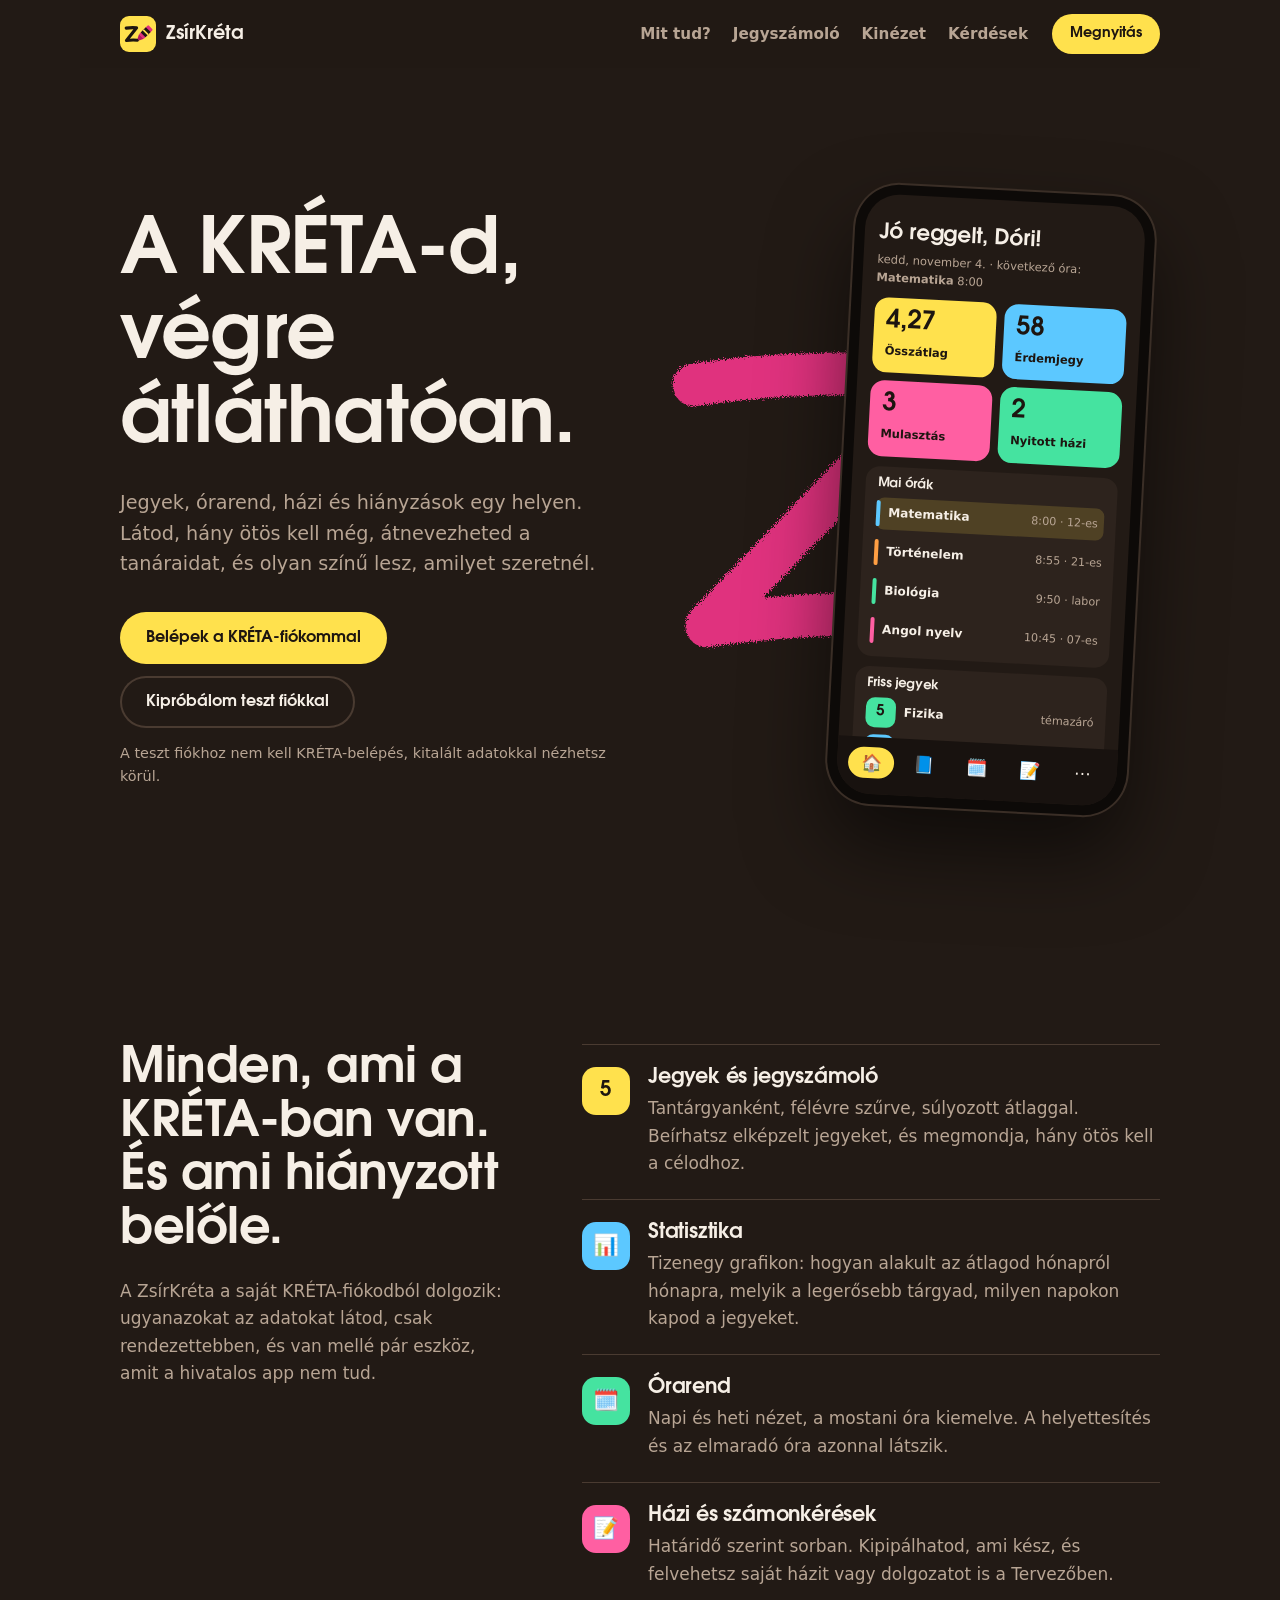
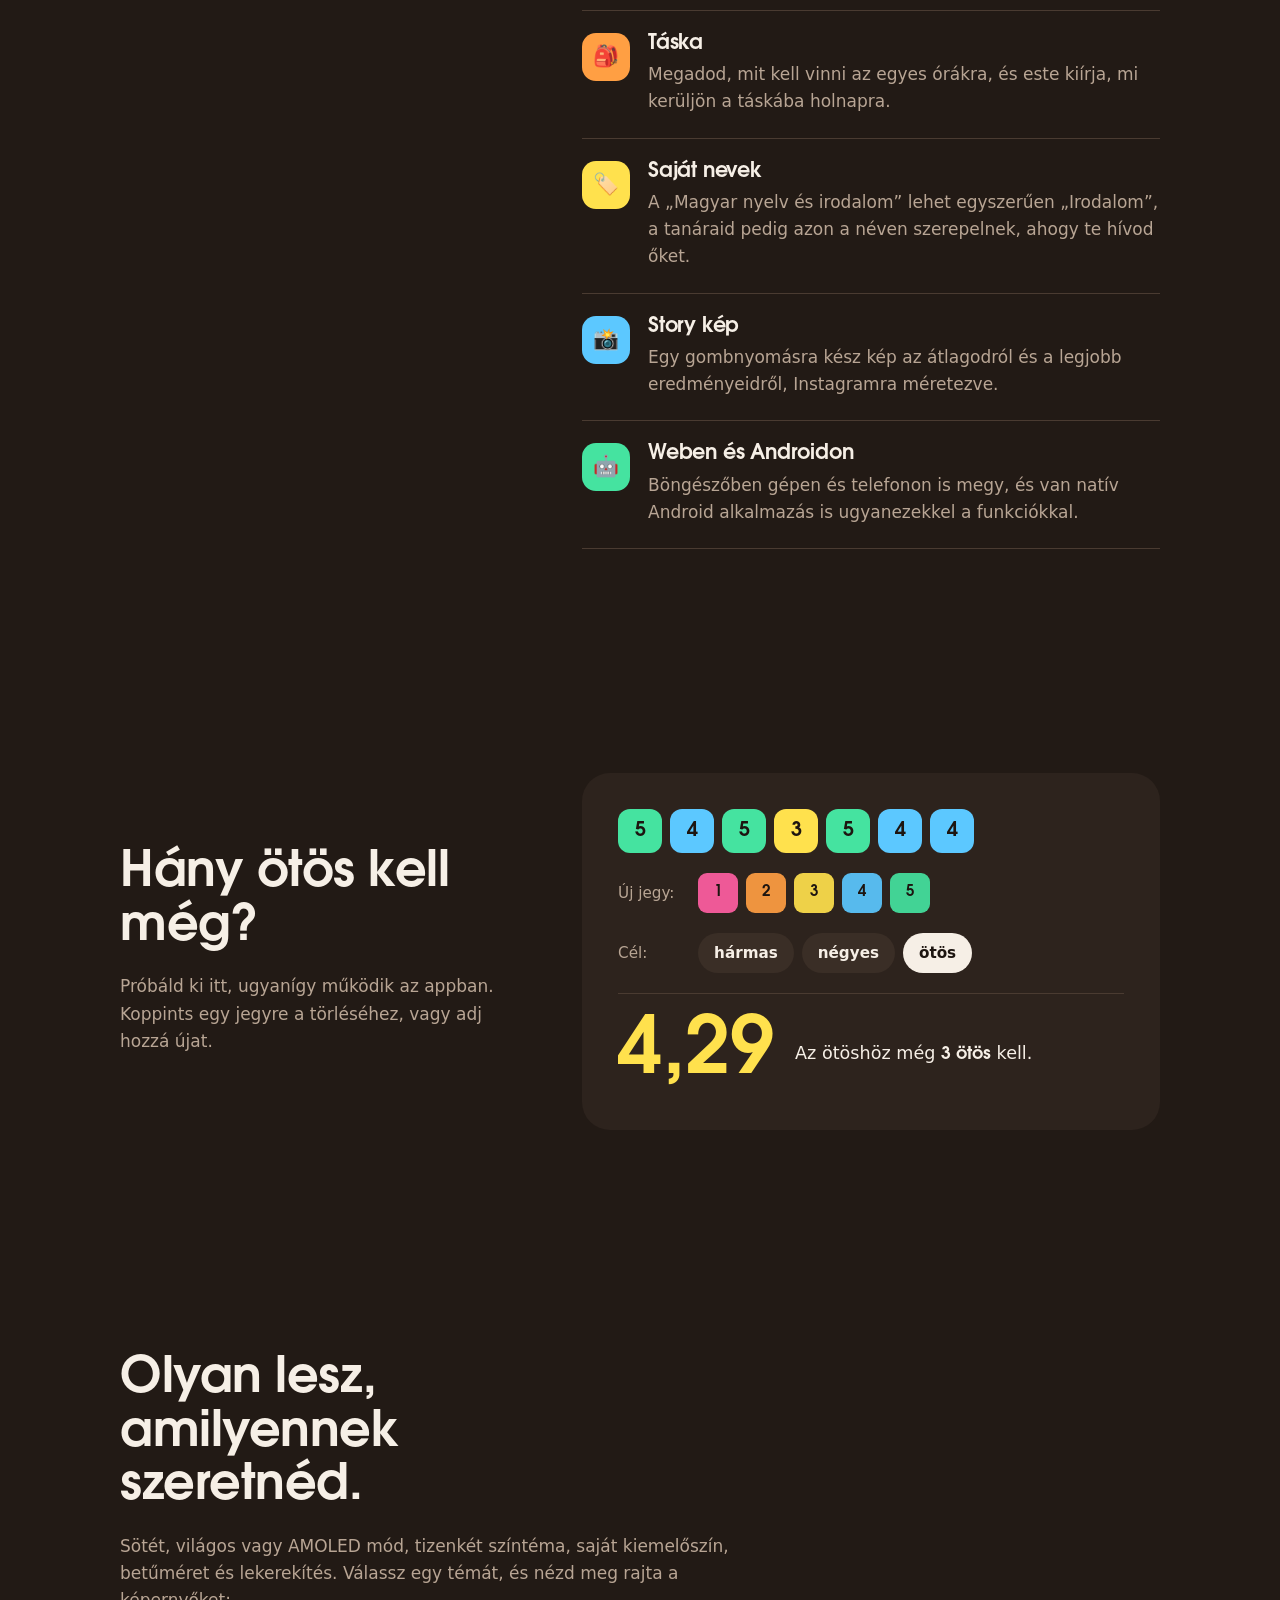
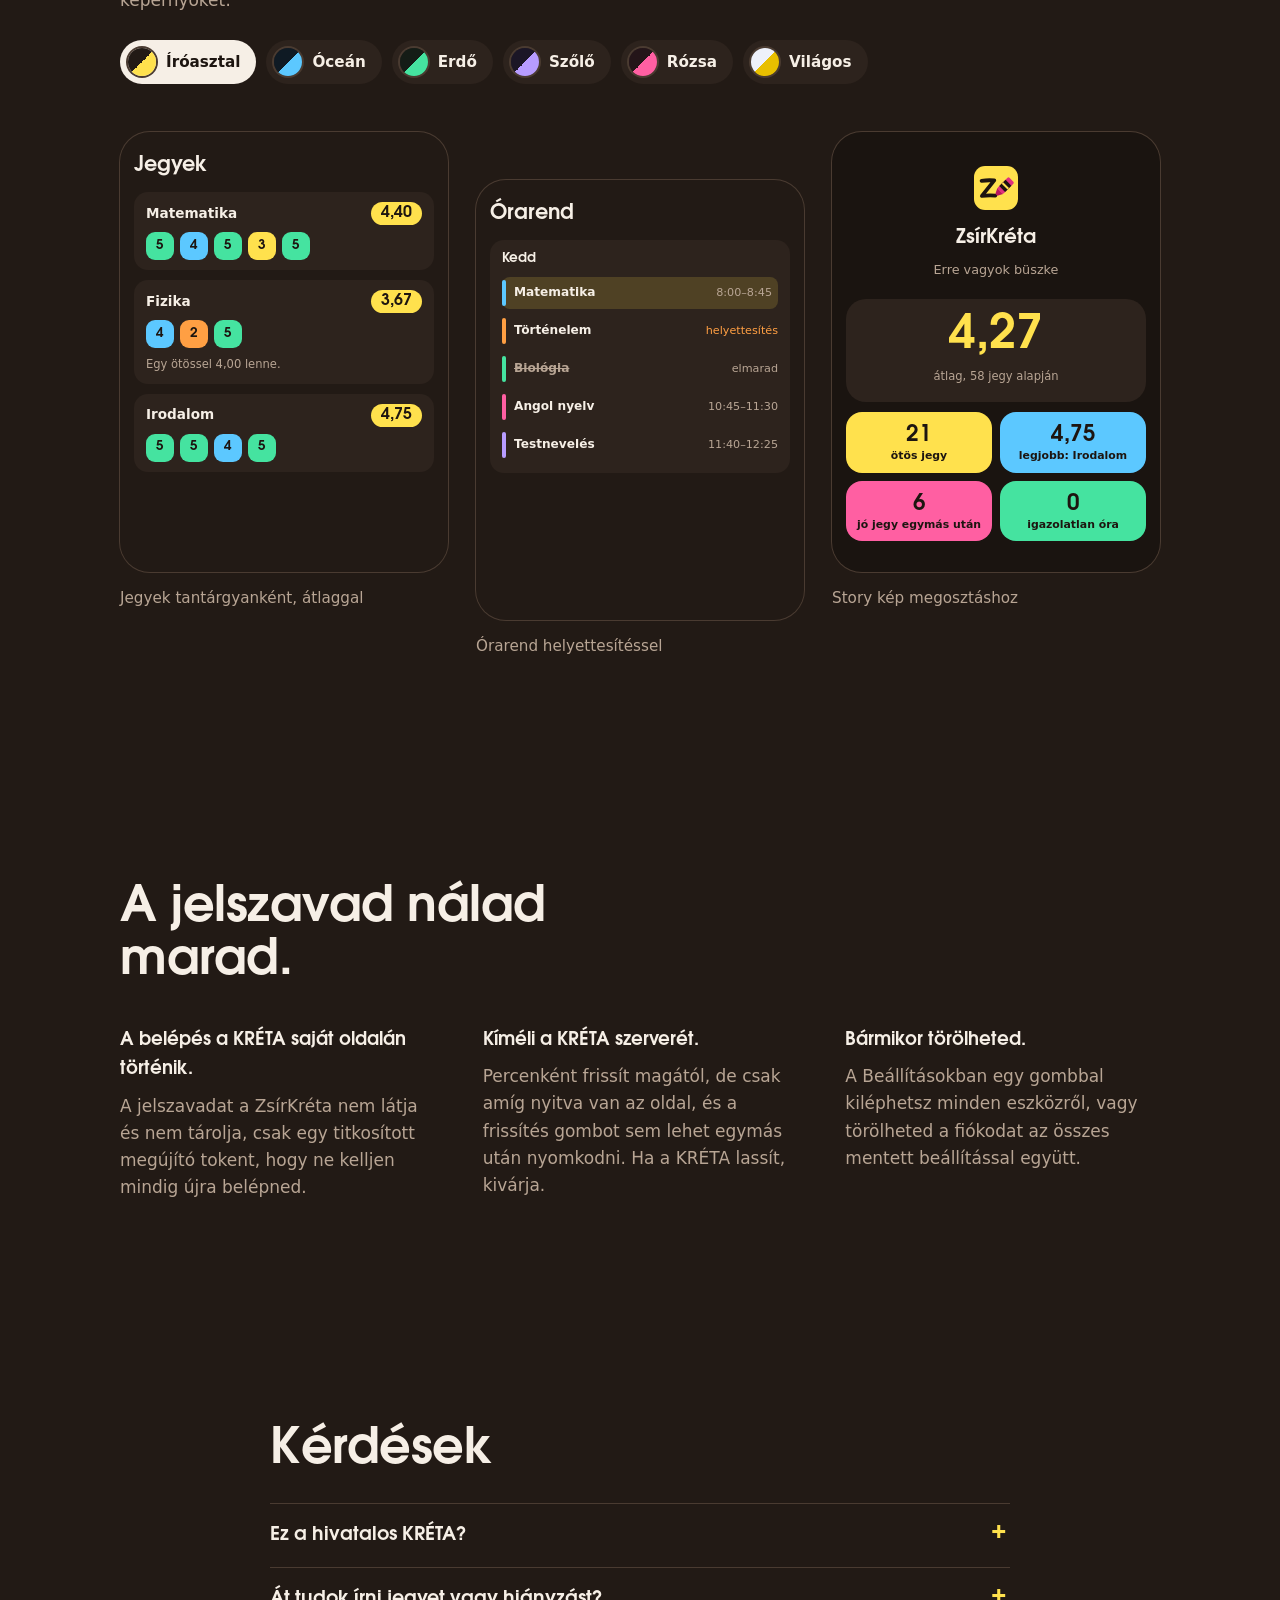
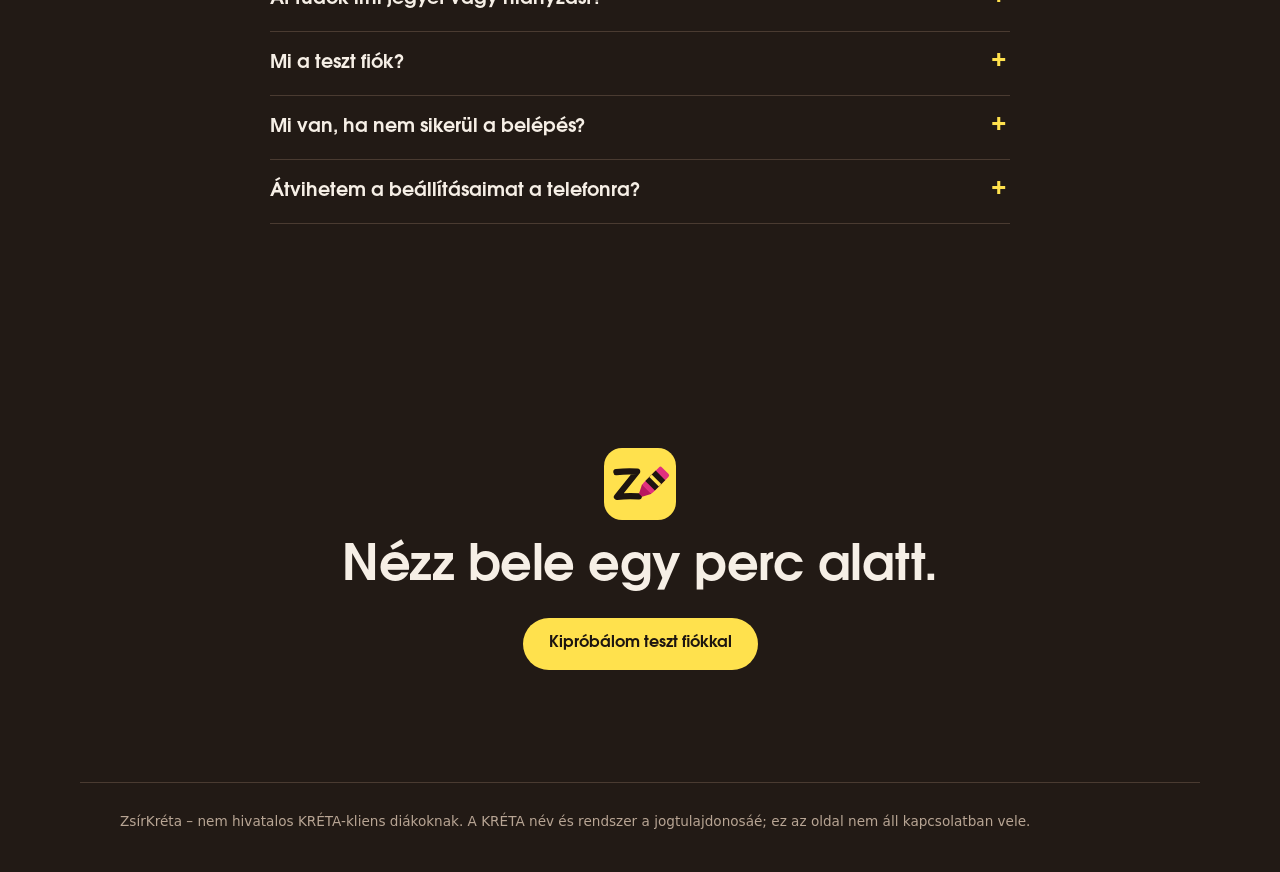
==== landerpage/index.html @ 15ad6843 "landerpage added" ====
<!doctype html>
<html lang="hu">
<head>
  <meta charset="utf-8">
  <meta name="viewport" content="width=device-width, initial-scale=1, viewport-fit=cover">
  <meta name="theme-color" content="#221a15">
  <title>ZsírKréta – a KRÉTA-d, átláthatóan</title>
  <meta name="description" content="ZsírKréta: jegyek, órarend, házi és statisztikák egy helyen, a saját neveiddel és színeiddel. Nem hivatalos KRÉTA-kliens diákoknak, weben és Androidon.">
  <link rel="icon" href="img/logo.svg" type="image/svg+xml">
  <link rel="stylesheet" href="style.css">
</head>
<body>
  <!-- a data-app linkek címét a script.js elején lévő APP_URL adja -->
  <header class="top">
    <a class="brand" href="#"><img src="img/logo.svg" alt="" width="36" height="36">ZsírKréta</a>
    <nav class="top-nav" aria-label="Oldal">
      <a href="#tud">Mit tud?</a>
      <a href="#szamolo">Jegyszámoló</a>
      <a href="#kinezet">Kinézet</a>
      <a href="#gyik">Kérdések</a>
    </nav>
    <a class="btn small" href="/" data-app>Megnyitás</a>
  </header>

  <main>
    <!-- ---------- hős ---------- -->
    <section class="hero">
      <div class="hero-text">
        <h1>A KRÉTA-d, végre átláthatóan.</h1>
        <p class="lead">Jegyek, órarend, házi és hiányzások egy helyen. Látod, hány ötös kell még, átnevezheted a tanáraidat, és olyan színű lesz, amilyet szeretnél.</p>
        <div class="cta">
          <a class="btn" href="/" data-app>Belépek a KRÉTA-fiókommal</a>
          <a class="btn ghost" href="/" data-app>Kipróbálom teszt fiókkal</a>
        </div>
        <p class="fine">A teszt fiókhoz nem kell KRÉTA-belépés, kitalált adatokkal nézhetsz körül.</p>
      </div>

      <div class="hero-stage" aria-hidden="true">
        <svg class="scribble" viewBox="0 0 400 400">
          <defs>
            <filter id="wax" x="-10%" y="-10%" width="120%" height="120%">
              <feTurbulence type="fractalNoise" baseFrequency=".9" numOctaves="2" seed="4"/>
              <feDisplacementMap in="SourceGraphic" scale="7"/>
            </filter>
          </defs>
          <path class="z" d="M58 92c62-10 150-14 236-6L70 318c80-12 172-14 266-6" filter="url(#wax)"/>
        </svg>

        <div class="phone">
          <div class="screen m">
            <div class="m-hello">Jó reggelt, Dóri!</div>
            <div class="m-sub">kedd, november 4. · következő óra: <b>Matematika</b> 8:00</div>
            <div class="m-kpis">
              <div class="m-kpi y"><b>4,27</b><span>Összátlag</span></div>
              <div class="m-kpi s"><b>58</b><span>Érdemjegy</span></div>
              <div class="m-kpi p"><b>3</b><span>Mulasztás</span></div>
              <div class="m-kpi g"><b>2</b><span>Nyitott házi</span></div>
            </div>
            <div class="m-card">
              <h4>Mai órák</h4>
              <div class="m-les now"><i style="--c:#5cc8ff"></i><b>Matematika</b><span>8:00 · 12-es</span></div>
              <div class="m-les"><i style="--c:#ff9f43"></i><b>Történelem</b><span>8:55 · 21-es</span></div>
              <div class="m-les"><i style="--c:#45e3a0"></i><b>Biológia</b><span>9:50 · labor</span></div>
              <div class="m-les"><i style="--c:#ff5fa2"></i><b>Angol nyelv</b><span>10:45 · 07-es</span></div>
            </div>
            <div class="m-card">
              <h4>Friss jegyek</h4>
              <div class="m-gr"><span class="gr g5">5</span><b>Fizika</b><span>témazáró</span></div>
              <div class="m-gr"><span class="gr g4">4</span><b>Irodalom</b><span>felelet</span></div>
            </div>
            <div class="m-tabbar"><span class="on">🏠</span><span>📘</span><span>🗓️</span><span>📝</span><span>⋯</span></div>
          </div>
        </div>
      </div>
    </section>

    <!-- ---------- funkciók ---------- -->
    <section class="features" id="tud">
      <div class="features-head">
        <h2>Minden, ami a KRÉTA-ban van. És ami hiányzott belőle.</h2>
        <p>A ZsírKréta a saját KRÉTA-fiókodból dolgozik: ugyanazokat az adatokat látod, csak rendezettebben, és van mellé pár eszköz, amit a hivatalos app nem tud.</p>
      </div>
      <ul class="flist">
        <li><span class="dot y">5</span><div><h3>Jegyek és jegyszámoló</h3><p>Tantárgyanként, félévre szűrve, súlyozott átlaggal. Beírhatsz elképzelt jegyeket, és megmondja, hány ötös kell a célodhoz.</p></div></li>
        <li><span class="dot s">📊</span><div><h3>Statisztika</h3><p>Tizenegy grafikon: hogyan alakult az átlagod hónapról hónapra, melyik a legerősebb tárgyad, milyen napokon kapod a jegyeket.</p></div></li>
        <li><span class="dot g">🗓️</span><div><h3>Órarend</h3><p>Napi és heti nézet, a mostani óra kiemelve. A helyettesítés és az elmaradó óra azonnal látszik.</p></div></li>
        <li><span class="dot p">📝</span><div><h3>Házi és számonkérések</h3><p>Határidő szerint sorban. Kipipálhatod, ami kész, és felvehetsz saját házit vagy dolgozatot is a Tervezőben.</p></div></li>
        <li><span class="dot o">🎒</span><div><h3>Táska</h3><p>Megadod, mit kell vinni az egyes órákra, és este kiírja, mi kerüljön a táskába holnapra.</p></div></li>
        <li><span class="dot y">🏷️</span><div><h3>Saját nevek</h3><p>A „Magyar nyelv és irodalom” lehet egyszerűen „Irodalom”, a tanáraid pedig azon a néven szerepelnek, ahogy te hívod őket.</p></div></li>
        <li><span class="dot s">📸</span><div><h3>Story kép</h3><p>Egy gombnyomásra kész kép az átlagodról és a legjobb eredményeidről, Instagramra méretezve.</p></div></li>
        <li><span class="dot g">🤖</span><div><h3>Weben és Androidon</h3><p>Böngészőben gépen és telefonon is megy, és van natív Android alkalmazás is ugyanezekkel a funkciókkal.</p></div></li>
      </ul>
    </section>

    <!-- ---------- jegyszámoló ---------- -->
    <section class="calc" id="szamolo">
      <div class="calc-text">
        <h2>Hány ötös kell még?</h2>
        <p>Próbáld ki itt, ugyanígy működik az appban. Koppints egy jegyre a törléséhez, vagy adj hozzá újat.</p>
      </div>
      <div class="calc-box">
        <div class="calc-grades" id="grades" aria-live="polite"></div>
        <div class="calc-add">
          <span>Új jegy:</span>
          <button type="button" class="gr g1" data-add="1" aria-label="Egyes hozzáadása">1</button>
          <button type="button" class="gr g2" data-add="2" aria-label="Kettes hozzáadása">2</button>
          <button type="button" class="gr g3" data-add="3" aria-label="Hármas hozzáadása">3</button>
          <button type="button" class="gr g4" data-add="4" aria-label="Négyes hozzáadása">4</button>
          <button type="button" class="gr g5" data-add="5" aria-label="Ötös hozzáadása">5</button>
        </div>
        <div class="calc-target" role="group" aria-label="Cél">
          <span>Cél:</span>
          <button type="button" data-target="2.5">hármas</button>
          <button type="button" data-target="3.5">négyes</button>
          <button type="button" data-target="4.5" class="on">ötös</button>
        </div>
        <div class="calc-out">
          <div class="calc-avg" id="avg">–</div>
          <p id="verdict"></p>
        </div>
      </div>
    </section>

    <!-- ---------- kinézet ---------- -->
    <section class="look" id="kinezet">
      <div class="look-head">
        <h2>Olyan lesz, amilyennek szeretnéd.</h2>
        <p>Sötét, világos vagy AMOLED mód, tizenkét színtéma, saját kiemelőszín, betűméret és lekerekítés. Válassz egy témát, és nézd meg rajta a képernyőket:</p>
        <div class="swatches" role="radiogroup" aria-label="Színtéma">
          <button type="button" role="radio" aria-checked="true" data-pal="desk" style="--a:#ffe14d;--b:#221a15">Íróasztal</button>
          <button type="button" role="radio" aria-checked="false" data-pal="ocean" style="--a:#5cc8ff;--b:#0f1a24">Óceán</button>
          <button type="button" role="radio" aria-checked="false" data-pal="forest" style="--a:#45e3a0;--b:#141c16">Erdő</button>
          <button type="button" role="radio" aria-checked="false" data-pal="grape" style="--a:#b79cff;--b:#1b1626">Szőlő</button>
          <button type="button" role="radio" aria-checked="false" data-pal="rose" style="--a:#ff5fa2;--b:#241519">Rózsa</button>
          <button type="button" role="radio" aria-checked="false" data-pal="light" style="--a:#e8bf00;--b:#eef1fa">Világos</button>
        </div>
      </div>

      <div class="shots" id="shots">
        <figure>
          <div class="shot m">
            <div class="m-title">Jegyek</div>
            <div class="m-card">
              <div class="m-subj"><b>Matematika</b><span class="m-avg">4,40</span></div>
              <div class="m-chips"><span class="gr g5">5</span><span class="gr g4">4</span><span class="gr g5">5</span><span class="gr g3">3</span><span class="gr g5">5</span></div>
            </div>
            <div class="m-card">
              <div class="m-subj"><b>Fizika</b><span class="m-avg">3,67</span></div>
              <div class="m-chips"><span class="gr g4">4</span><span class="gr g2">2</span><span class="gr g5">5</span></div>
              <div class="m-hint">Egy ötössel 4,00 lenne.</div>
            </div>
            <div class="m-card">
              <div class="m-subj"><b>Irodalom</b><span class="m-avg">4,75</span></div>
              <div class="m-chips"><span class="gr g5">5</span><span class="gr g5">5</span><span class="gr g4">4</span><span class="gr g5">5</span></div>
            </div>
          </div>
          <figcaption>Jegyek tantárgyanként, átlaggal</figcaption>
        </figure>
        <figure>
          <div class="shot m">
            <div class="m-title">Órarend</div>
            <div class="m-day"><h5>Kedd</h5>
              <div class="m-les now"><i style="--c:#5cc8ff"></i><b>Matematika</b><span>8:00–8:45</span></div>
              <div class="m-les sub"><i style="--c:#ff9f43"></i><b>Történelem</b><span>helyettesítés</span></div>
              <div class="m-les off"><i style="--c:#45e3a0"></i><b>Biológia</b><span>elmarad</span></div>
              <div class="m-les"><i style="--c:#ff5fa2"></i><b>Angol nyelv</b><span>10:45–11:30</span></div>
              <div class="m-les"><i style="--c:#b79cff"></i><b>Testnevelés</b><span>11:40–12:25</span></div>
            </div>
          </div>
          <figcaption>Órarend helyettesítéssel</figcaption>
        </figure>
        <figure>
          <div class="shot story">
            <img src="img/logo.svg" alt="" width="44" height="44">
            <b class="st-name">ZsírKréta</b>
            <span class="st-sub">Erre vagyok büszke</span>
            <div class="st-avg"><b>4,27</b><span>átlag, 58 jegy alapján</span></div>
            <div class="st-tiles">
              <div style="--t:#ffe14d"><b>21</b>ötös jegy</div>
              <div style="--t:#5cc8ff"><b>4,75</b>legjobb: Irodalom</div>
              <div style="--t:#ff5fa2"><b>6</b>jó jegy egymás után</div>
              <div style="--t:#45e3a0"><b>0</b>igazolatlan óra</div>
            </div>
          </div>
          <figcaption>Story kép megosztáshoz</figcaption>
        </figure>
      </div>
    </section>

    <!-- ---------- biztonság ---------- -->
    <section class="safe">
      <h2>A jelszavad nálad marad.</h2>
      <div class="safe-cols">
        <p><b>A belépés a KRÉTA saját oldalán történik.</b> A jelszavadat a ZsírKréta nem látja és nem tárolja, csak egy titkosított megújító tokent, hogy ne kelljen mindig újra belépned.</p>
        <p><b>Kíméli a KRÉTA szerverét.</b> Percenként frissít magától, de csak amíg nyitva van az oldal, és a frissítés gombot sem lehet egymás után nyomkodni. Ha a KRÉTA lassít, kivárja.</p>
        <p><b>Bármikor törölheted.</b> A Beállításokban egy gombbal kiléphetsz minden eszközről, vagy törölheted a fiókodat az összes mentett beállítással együtt.</p>
      </div>
    </section>

    <!-- ---------- GYIK ---------- -->
    <section class="faq" id="gyik">
      <h2>Kérdések</h2>
      <details>
        <summary>Ez a hivatalos KRÉTA?</summary>
        <p>Nem. A ZsírKréta egy független alkalmazás, ami a saját KRÉTA-fiókod adatait mutatja meg másképp. Nem áll kapcsolatban az eKRÉTA fejlesztőjével.</p>
      </details>
      <details>
        <summary>Át tudok írni jegyet vagy hiányzást?</summary>
        <p>Nem, és ez így van rendjén. A ZsírKréta csak olvassa az adataidat. A jegyszámolóba beírt jegyek és a „jótanuló mód” csak nálad, a kijelzőn változtatnak, a KRÉTA-ban semmi nem módosul.</p>
      </details>
      <details>
        <summary>Mi a teszt fiók?</summary>
        <p>Véletlenszerű, kitalált adatokkal teli fiók, amivel belépés nélkül körbenézhetsz az appban. Semmi köze egy valódi diákhoz.</p>
      </details>
      <details>
        <summary>Mi van, ha nem sikerül a belépés?</summary>
        <p>Az appban a belépésnek több módja van: űrlappal, a KRÉTA oldalán, vagy a cím beillesztésével. Ha egyik sem megy, a hibaüzenet „Részletek” része megmutatja, melyik lépésnél akadt el.</p>
      </details>
      <details>
        <summary>Átvihetem a beállításaimat a telefonra?</summary>
        <p>Igen. A Beállításokban kimentheted őket egy fájlba, és a webes vagy az Android változatban visszatöltheted.</p>
      </details>
    </section>

    <section class="last">
      <img src="img/logo.svg" alt="" width="72" height="72">
      <h2>Nézz bele egy perc alatt.</h2>
      <a class="btn" href="/" data-app>Kipróbálom teszt fiókkal</a>
    </section>
  </main>

  <footer class="foot">
    <p>ZsírKréta – nem hivatalos KRÉTA-kliens diákoknak. A KRÉTA név és rendszer a jogtulajdonosáé; ez az oldal nem áll kapcsolatban vele.</p>
  </footer>

  <script src="script.js"></script>
</body>
</html>
---- landerpage/style.css ----
/* ZsírKréta bemutató oldal – ugyanaz az „íróasztal” világ, mint az appban:
   sötét dió alap, szövegkiemelő színek, rajtuk mindig sötét a szöveg. */

@font-face { font-family: "URW Gothic"; src: url("fonts/URWGothic-Book.otf") format("opentype"); font-weight: 400; font-display: swap; }
@font-face { font-family: "URW Gothic"; src: url("fonts/URWGothic-Demi.otf") format("opentype"); font-weight: 600 800; font-display: swap; }

:root {
  --desk: #221a15;
  --desk-deep: #1a1410;
  --wood: #2d231d;
  --wood-2: #3a2e26;
  --line: #4a3b31;
  --paper: #f6efe6;
  --dust: #b8a594;
  --ink: #1d1510;
  --yellow: #ffe14d;
  --pink: #ff5fa2;
  --crayon: #e0307e;
  --mint: #45e3a0;
  --sky: #5cc8ff;
  --orange: #ff9f43;
  --display: "URW Gothic", "Century Gothic", "Avant Garde", system-ui, sans-serif;
  --body: system-ui, -apple-system, "Segoe UI", Roboto, "Noto Sans", Ubuntu, sans-serif;
  --wrap: 1120px;
  --gutter: clamp(16px, 4vw, 40px);
}

* { box-sizing: border-box; }
html { scroll-behavior: smooth; }
body {
  margin: 0; background: var(--desk); color: var(--paper);
  font: 400 1.0625rem/1.6 var(--body); -webkit-font-smoothing: antialiased; overflow-x: hidden;
}
h1, h2, h3, h4, h5 { font-family: var(--display); font-weight: 700; line-height: 1.08; margin: 0; letter-spacing: -.01em; }
p { margin: 0; }
a { color: inherit; }
img { display: block; }
:focus-visible { outline: 3px solid var(--yellow); outline-offset: 3px; border-radius: 6px; }

main > section { max-width: var(--wrap); margin: 0 auto; padding: clamp(56px, 9vw, 112px) var(--gutter); }
h2 { font-size: clamp(2rem, 4.4vw, 3.1rem); max-width: 18ch; }

/* ---------- gombok ---------- */
.btn {
  display: inline-flex; align-items: center; justify-content: center; min-height: 52px; padding: 0 26px;
  border-radius: 999px; background: var(--yellow); color: var(--ink); text-decoration: none;
  font: 700 1rem var(--display); transition: transform .15s ease;
}
.btn:hover { transform: translateY(-2px); }
.btn.ghost { background: transparent; color: var(--paper); box-shadow: inset 0 0 0 2px var(--line); }
.btn.ghost:hover { box-shadow: inset 0 0 0 2px var(--yellow); }
.btn.small { min-height: 40px; padding: 0 18px; font-size: .9rem; }

/* ---------- fejléc ---------- */
.top {
  position: sticky; top: 0; z-index: 20; display: flex; align-items: center; gap: 24px;
  max-width: var(--wrap); margin: 0 auto; padding: 14px var(--gutter);
  background: color-mix(in srgb, var(--desk) 88%, transparent); backdrop-filter: blur(10px);
}
.brand { display: flex; align-items: center; gap: 10px; text-decoration: none; font: 700 1.2rem var(--display); }
.top-nav { display: flex; gap: 22px; margin-left: auto; }
.top-nav a { text-decoration: none; color: var(--dust); font-size: .95rem; font-weight: 600; }
.top-nav a:hover { color: var(--paper); }

/* ---------- hős ---------- */
.hero { display: grid; grid-template-columns: 1.05fr .95fr; align-items: center; gap: clamp(24px, 5vw, 64px); }
.hero h1 { font-size: clamp(2.6rem, 6.4vw, 4.9rem); max-width: 11ch; }
.lead { margin-top: 22px; max-width: 34em; font-size: 1.2rem; color: var(--dust); }
.cta { display: flex; flex-wrap: wrap; gap: 12px; margin-top: 32px; }
.fine { margin-top: 14px; font-size: .9rem; color: var(--dust); }

.hero-stage { position: relative; display: grid; place-items: center end; min-height: 640px; }
.scribble { position: absolute; top: 0; left: -14%; width: 92%; height: 100%; overflow: visible; }
.phone { margin-right: 4%; }
.scribble .z {
  fill: none; stroke: var(--crayon); stroke-width: 40; stroke-linecap: round; stroke-linejoin: round;
  stroke-dasharray: 1200; stroke-dashoffset: 1200; animation: draw 1.4s .25s cubic-bezier(.6, .05, .3, 1) forwards;
}
@keyframes draw { to { stroke-dashoffset: 0; } }

/* ---------- telefon makett (a valódi app felületét utánozza) ---------- */
.m {
  --m-bg: #221a15; --m-surface: #2d231d; --m-surface2: #3a2e26; --m-text: #f6efe6; --m-muted: #b8a594; --m-accent: #ffe14d;
  background: var(--m-bg); color: var(--m-text); font-family: var(--body); transition: background .25s, color .25s;
}
.phone {
  position: relative; width: 300px; padding: 10px; border-radius: 44px; background: #0d0a08;
  box-shadow: 0 0 0 2px #3a2e26, 0 40px 80px rgba(0, 0, 0, .55); transform: rotate(3deg);
}
.screen { height: 600px; border-radius: 34px; padding: 26px 14px 0; overflow: hidden; display: flex; flex-direction: column; gap: 10px; position: relative; }
.m-hello { font: 700 1.35rem var(--display); }
.m-sub { font-size: .72rem; color: var(--m-muted); margin-top: -6px; }
.m-kpis { display: grid; grid-template-columns: 1fr 1fr; gap: 8px; }
.m-kpi { border-radius: 14px; padding: 10px 12px; color: var(--ink); }
.m-kpi b { display: block; font: 700 1.6rem/1.1 var(--display); }
.m-kpi span { font-size: .72rem; font-weight: 600; }
.m-kpi.y { background: var(--m-accent); } .m-kpi.s { background: var(--sky); } .m-kpi.p { background: var(--pink); } .m-kpi.g { background: var(--mint); }
.m-card { background: var(--m-surface); border-radius: 14px; padding: 10px 12px; display: grid; gap: 7px; transition: background .25s; }
.m-card h4 { font-size: .82rem; }
.m-les { display: grid; grid-template-columns: 4px 1fr auto; gap: 8px; align-items: center; font-size: .76rem; padding: 3px 0; }
.m-les i { height: 26px; border-radius: 4px; background: var(--c); }
.m-les span { color: var(--m-muted); font-size: .7rem; }
.m-les.now { background: color-mix(in srgb, var(--m-accent) 16%, transparent); border-radius: 8px; padding: 3px 6px 3px 0; }
.m-les.off b { text-decoration: line-through; color: var(--m-muted); }
.m-les.sub span { color: var(--orange); }
.m-gr { display: grid; grid-template-columns: auto 1fr auto; gap: 8px; align-items: center; font-size: .76rem; }
.m-gr span:last-child { color: var(--m-muted); font-size: .7rem; }
.m-tabbar {
  position: absolute; left: 0; right: 0; bottom: 0; display: flex; justify-content: space-around; padding: 10px 8px 16px;
  background: color-mix(in srgb, var(--m-bg) 70%, black); font-size: 1.05rem;
}
.m-tabbar span { width: 46px; text-align: center; border-radius: 999px; padding: 2px 0; }
.m-tabbar .on { background: var(--m-accent); }

/* jegy-pötty, mint az appban */
.gr {
  display: inline-grid; place-items: center; width: 30px; height: 30px; border-radius: 9px; border: 0;
  font: 700 .95rem var(--display); color: var(--ink);
}
.g5 { background: var(--mint); } .g4 { background: var(--sky); } .g3 { background: var(--yellow); } .g2 { background: var(--orange); } .g1 { background: var(--pink); }

/* ---------- funkciók ---------- */
.features { display: grid; grid-template-columns: .8fr 1.2fr; gap: clamp(32px, 6vw, 88px); align-items: start; }
.features-head { position: sticky; top: 96px; }
.features-head p { margin-top: 20px; color: var(--dust); max-width: 30em; }
.flist { list-style: none; margin: 0; padding: 0; }
.flist li { display: grid; grid-template-columns: 48px 1fr; gap: 18px; padding: 22px 0; border-top: 1px solid var(--line); }
.flist li:last-child { border-bottom: 1px solid var(--line); }
.flist h3 { font-size: 1.3rem; }
.flist p { margin-top: 6px; color: var(--dust); max-width: 36em; }
.dot { display: grid; place-items: center; width: 48px; height: 48px; border-radius: 14px; font: 700 1.3rem var(--display); color: var(--ink); }
.dot.y { background: var(--yellow); } .dot.s { background: var(--sky); } .dot.g { background: var(--mint); } .dot.p { background: var(--pink); } .dot.o { background: var(--orange); }

/* ---------- jegyszámoló ---------- */
.calc { display: grid; grid-template-columns: .8fr 1.2fr; gap: clamp(32px, 6vw, 88px); align-items: center; }
.calc-text p { margin-top: 18px; color: var(--dust); max-width: 28em; }
.calc-box { background: var(--wood); border-radius: 28px; padding: clamp(20px, 3.5vw, 36px); display: grid; gap: 20px; }
.calc-grades { display: flex; flex-wrap: wrap; gap: 8px; min-height: 44px; }
.calc-grades .gr { width: 44px; height: 44px; border-radius: 12px; font-size: 1.25rem; cursor: pointer; transition: transform .12s; }
.calc-grades .gr:hover { transform: scale(.92); }
.calc-add, .calc-target { display: flex; flex-wrap: wrap; align-items: center; gap: 8px; }
.calc-add > span, .calc-target > span { width: 72px; color: var(--dust); font-size: .95rem; }
.calc-add .gr { width: 40px; height: 40px; cursor: pointer; opacity: .92; }
.calc-add .gr:hover { opacity: 1; transform: translateY(-2px); }
.calc-target button {
  min-height: 40px; padding: 0 16px; border-radius: 999px; border: 0; cursor: pointer;
  background: var(--wood-2); color: var(--paper); font: 600 .95rem var(--body);
}
.calc-target button.on { background: var(--paper); color: var(--ink); }
.calc-out { display: grid; grid-template-columns: auto 1fr; gap: 20px; align-items: center; padding-top: 20px; border-top: 1px solid var(--line); }
.calc-avg { font: 700 clamp(3.4rem, 8vw, 5rem)/1 var(--display); color: var(--yellow); min-width: 3.2ch; }
.calc-out p { font-size: 1.1rem; }
.calc-out p b { font-family: var(--display); }

/* ---------- kinézet ---------- */
.look-head p { margin-top: 18px; color: var(--dust); max-width: 38em; }
.swatches { display: flex; flex-wrap: wrap; gap: 10px; margin-top: 26px; }
.swatches button {
  display: inline-flex; align-items: center; gap: 10px; min-height: 44px; padding: 0 16px 0 8px; border-radius: 999px;
  border: 0; background: var(--wood); color: var(--paper); font: 600 .95rem var(--body); cursor: pointer;
}
.swatches button::before {
  content: ""; width: 28px; height: 28px; border-radius: 50%;
  background: linear-gradient(135deg, var(--b) 50%, var(--a) 50%); box-shadow: 0 0 0 2px var(--line);
}
.swatches button[aria-checked="true"] { background: var(--paper); color: var(--ink); }

.shots { display: grid; grid-template-columns: repeat(3, 1fr); gap: clamp(16px, 2.5vw, 28px); margin-top: 48px; align-items: start; }
.shots figure { margin: 0; }
.shots figure:nth-child(2) { margin-top: 48px; }
.shot { border-radius: 30px; padding: 22px 14px; min-height: 440px; display: flex; flex-direction: column; gap: 10px; box-shadow: 0 0 0 1px var(--line); }
.shots figcaption { margin-top: 14px; color: var(--dust); font-size: .95rem; }
.m-title { font: 700 1.3rem var(--display); margin-bottom: 4px; }
.m-subj { display: flex; justify-content: space-between; align-items: center; font-size: .85rem; }
.m-avg { font: 700 1rem var(--display); background: var(--m-accent); color: var(--ink); padding: 2px 10px; border-radius: 999px; }
.m-chips { display: flex; gap: 6px; }
.m-chips .gr { width: 28px; height: 28px; font-size: .85rem; }
.m-hint { font-size: .72rem; color: var(--m-muted); }
.m-day { background: var(--m-surface); border-radius: 14px; padding: 12px; display: grid; gap: 6px; transition: background .25s; }
.m-day h5 { font-size: .85rem; margin-bottom: 4px; }
/* témák a makettekhez: csak a háttér és a felületek cserélődnek, ugyanúgy, mint az appban */
.shots[data-pal="ocean"] .m { --m-bg: #0f1a24; --m-surface: #16242f; --m-surface2: #1f3140; --m-text: #e8f2f8; --m-muted: #94acbd; --m-accent: #5cc8ff; }
.shots[data-pal="forest"] .m { --m-bg: #141c16; --m-surface: #1c2720; --m-surface2: #26342b; --m-text: #eef4ec; --m-muted: #a3b5a6; --m-accent: #45e3a0; }
.shots[data-pal="grape"] .m { --m-bg: #1b1626; --m-surface: #241e33; --m-surface2: #302841; --m-text: #f1edf8; --m-muted: #ab9fc4; --m-accent: #b79cff; }
.shots[data-pal="rose"] .m { --m-bg: #241519; --m-surface: #301d22; --m-surface2: #3d262d; --m-text: #faeef0; --m-muted: #c09ea6; --m-accent: #ff5fa2; }
.shots[data-pal="light"] .m { --m-bg: #eef1fa; --m-surface: #ffffff; --m-surface2: #f1f3fb; --m-text: #121a33; --m-muted: #59658c; --m-accent: #e8bf00; }

/* story kép makett: mindig az alap sötét */
.shot.story { background: var(--desk-deep); align-items: center; text-align: center; padding-top: 34px; }
.st-name { font: 700 1.25rem var(--display); margin-top: 6px; }
.st-sub { font-size: .8rem; color: var(--dust); }
.st-avg { width: 100%; margin-top: 8px; padding: 14px; border-radius: 20px; background: var(--wood); }
.st-avg b { display: block; font: 700 3rem/1 var(--display); color: var(--yellow); }
.st-avg span { font-size: .72rem; color: var(--dust); }
.st-tiles { width: 100%; display: grid; grid-template-columns: 1fr 1fr; gap: 8px; }
.st-tiles div { background: var(--t); color: var(--ink); border-radius: 16px; padding: 10px 6px; font-size: .68rem; font-weight: 600; line-height: 1.25; }
.st-tiles b { display: block; font: 700 1.4rem var(--display); }

/* ---------- biztonság ---------- */
.safe h2 { max-width: 16ch; }
.safe-cols { display: grid; grid-template-columns: repeat(3, 1fr); gap: clamp(24px, 4vw, 48px); margin-top: 36px; }
.safe-cols p { color: var(--dust); }
.safe-cols b { display: block; color: var(--paper); font-family: var(--display); font-size: 1.15rem; margin-bottom: 8px; }

/* ---------- GYIK ---------- */
.faq { max-width: 820px !important; }
.faq h2 { margin-bottom: 24px; }
.faq details { border-top: 1px solid var(--line); }
.faq details:last-of-type { border-bottom: 1px solid var(--line); }
.faq summary {
  list-style: none; cursor: pointer; padding: 20px 40px 20px 0; position: relative;
  font: 700 1.2rem var(--display);
}
.faq summary::-webkit-details-marker { display: none; }
.faq summary::after { content: "+"; position: absolute; right: 4px; top: 16px; font-size: 1.6rem; color: var(--yellow); transition: transform .2s; }
.faq details[open] summary::after { transform: rotate(45deg); }
.faq details p { padding: 0 0 22px; color: var(--dust); max-width: 40em; }

/* ---------- zárás ---------- */
.last { text-align: center; display: grid; justify-items: center; gap: 22px; }
.last h2 { max-width: none; }
.foot { max-width: var(--wrap); margin: 0 auto; padding: 28px var(--gutter) 40px; border-top: 1px solid var(--line); color: var(--dust); font-size: .85rem; }

/* ---------- reszponzív ---------- */
@media (max-width: 900px) {
  .top-nav { display: none; }
  .top .btn { margin-left: auto; }
  .hero, .features, .calc { grid-template-columns: 1fr; }
  .hero-stage { min-height: 600px; place-items: center; }
  .scribble { left: -6%; width: 112%; }
  .phone { margin-right: 0; }
  .features-head { position: static; }
  .shots { grid-template-columns: 1fr; max-width: 360px; }
  .shots figure:nth-child(2) { margin-top: 0; }
  .safe-cols { grid-template-columns: 1fr; }
}
@media (max-width: 420px) {
  .phone { width: 272px; }
  .screen { height: 560px; }
  .cta .btn { width: 100%; }
  .calc-out { grid-template-columns: 1fr; gap: 8px; }
  .calc-add > span, .calc-target > span { width: 100%; }
}
@media (prefers-reduced-motion: reduce) {
  html { scroll-behavior: auto; }
  .scribble .z { animation: none; stroke-dashoffset: 0; }
  .btn, .m, .m-card, .m-day { transition: none; }
}
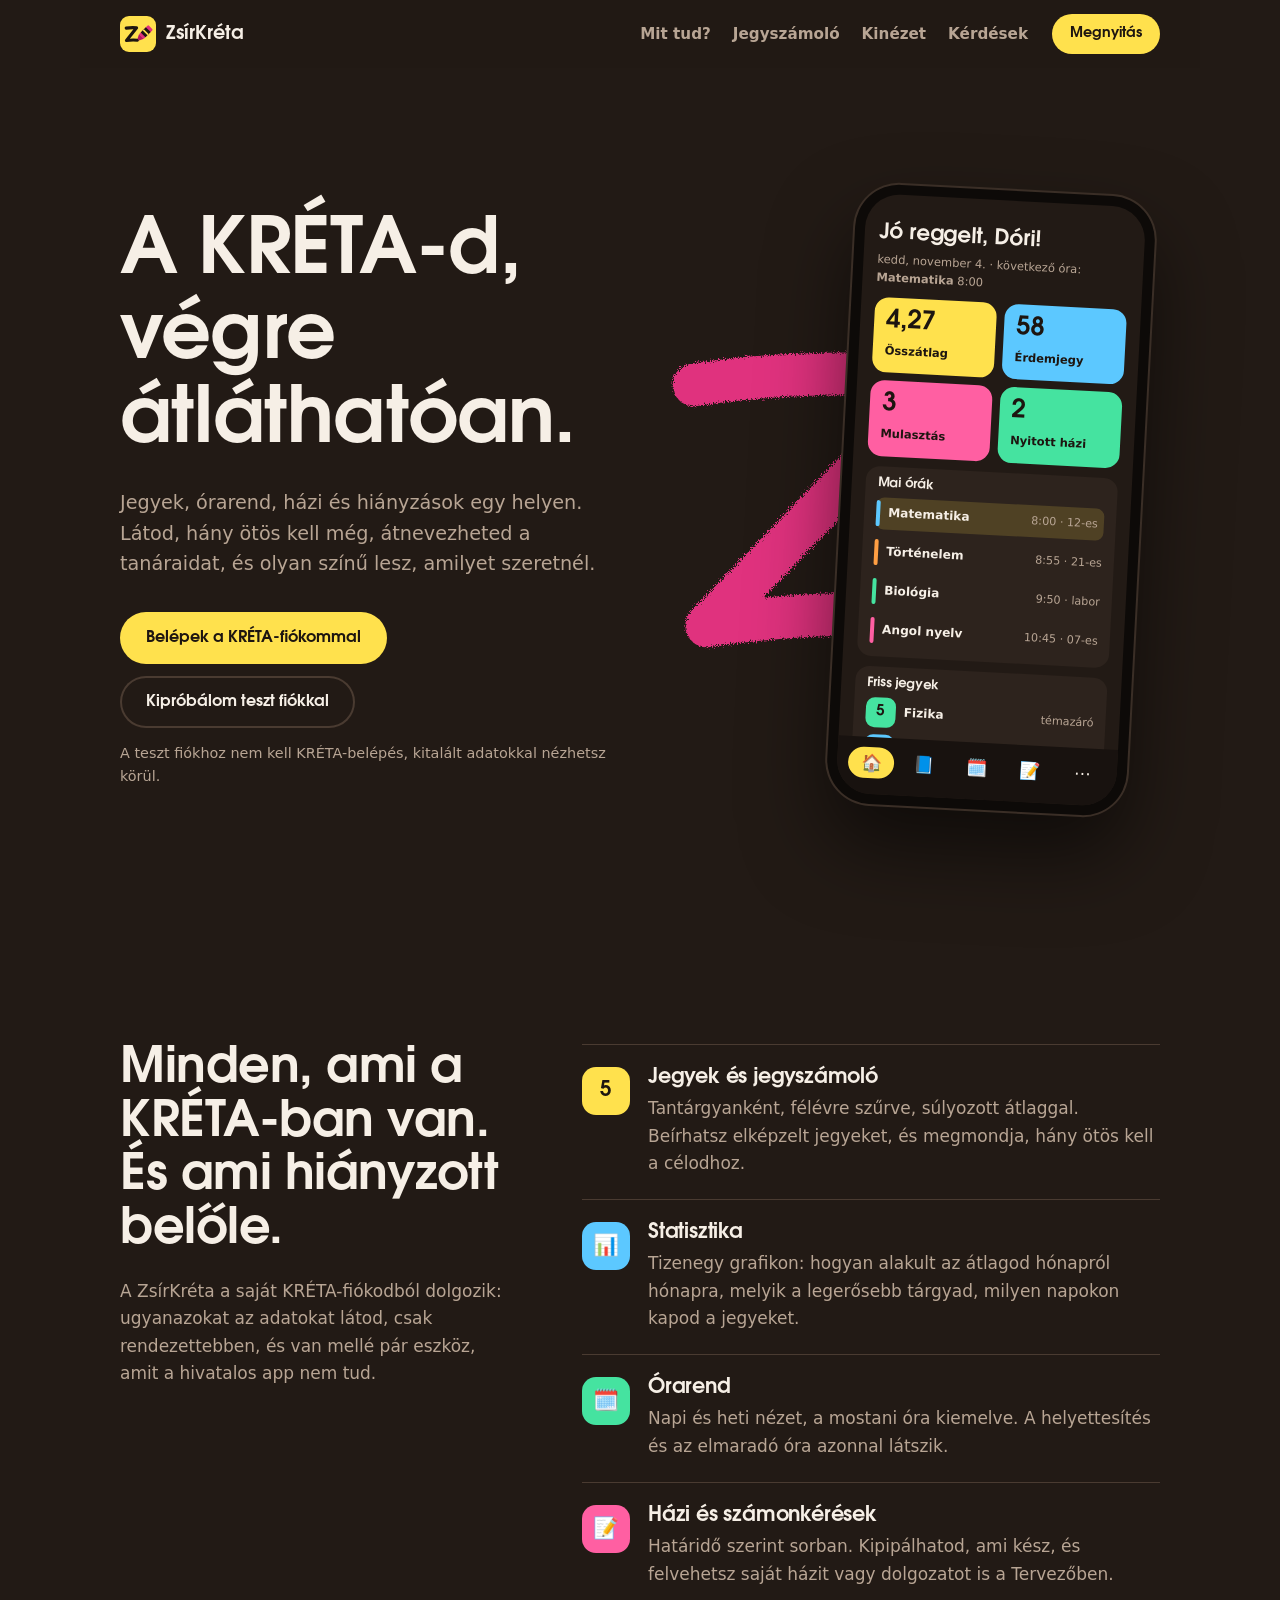
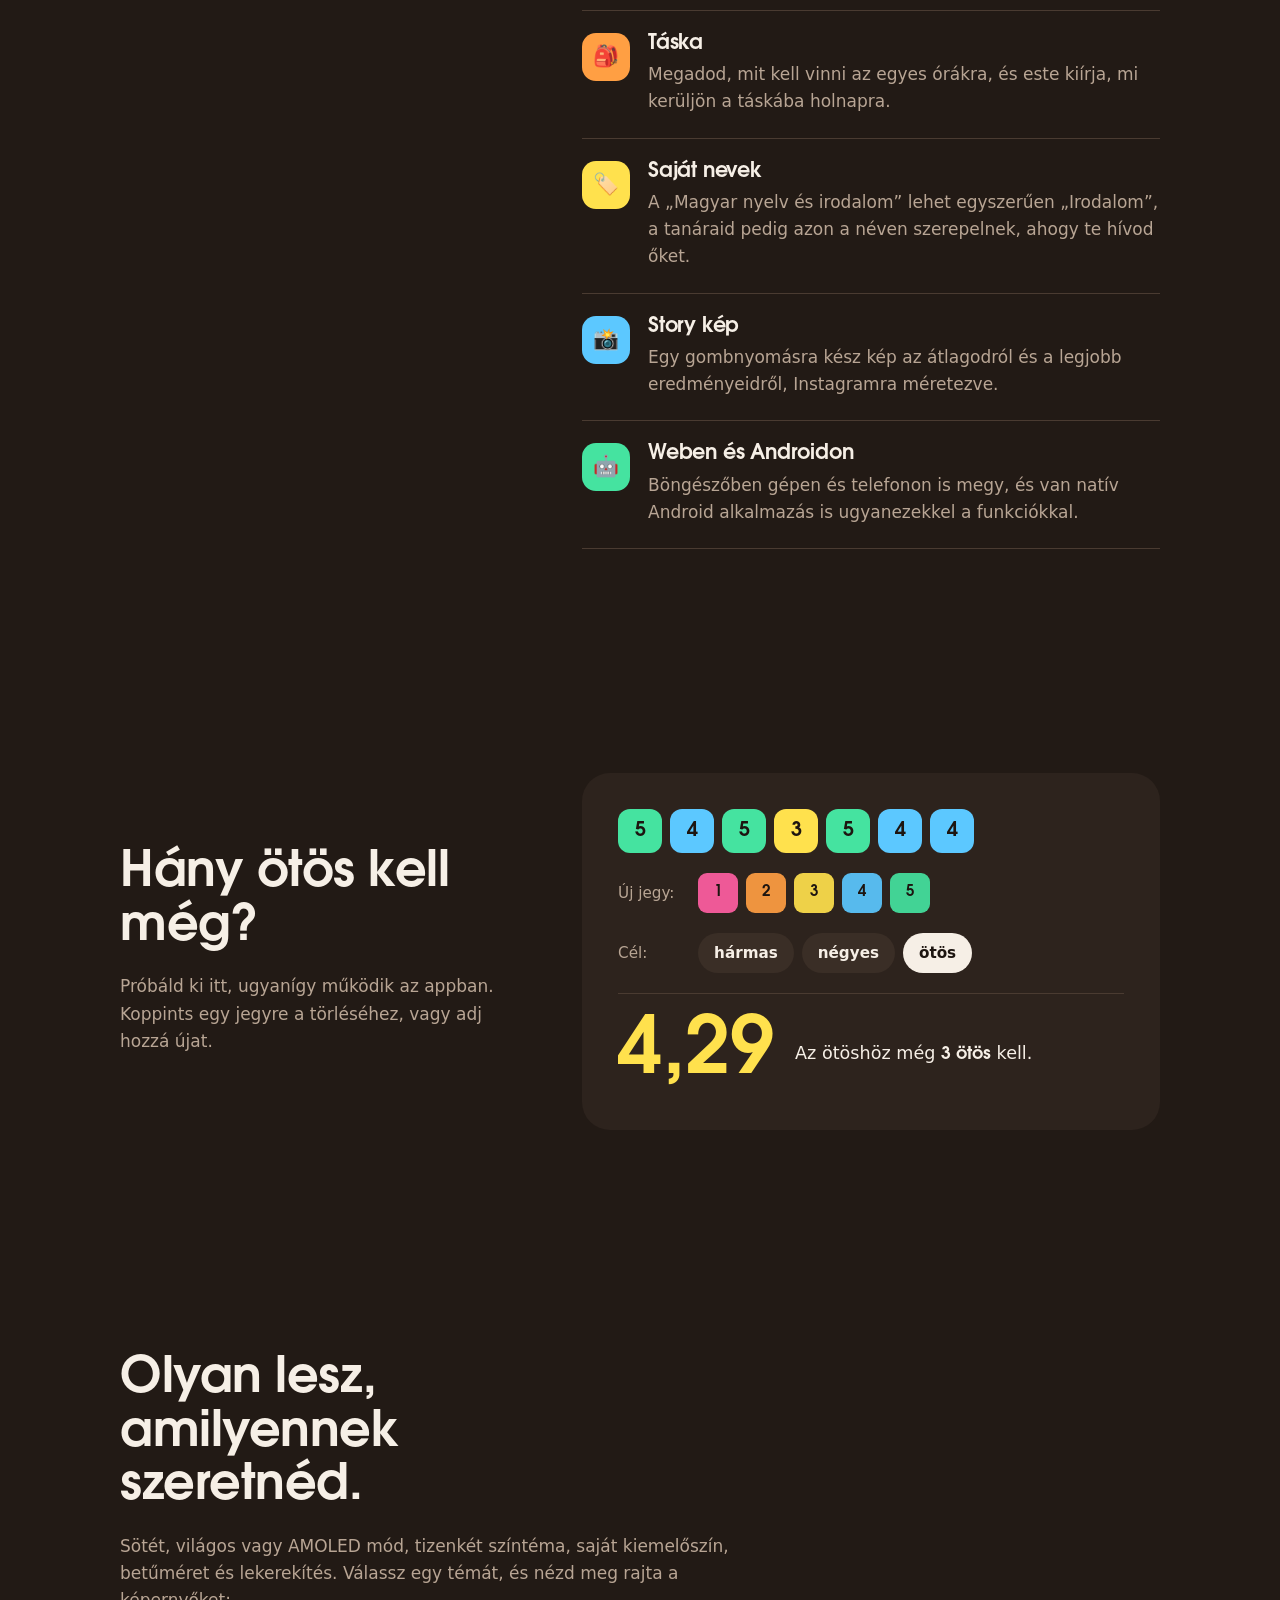
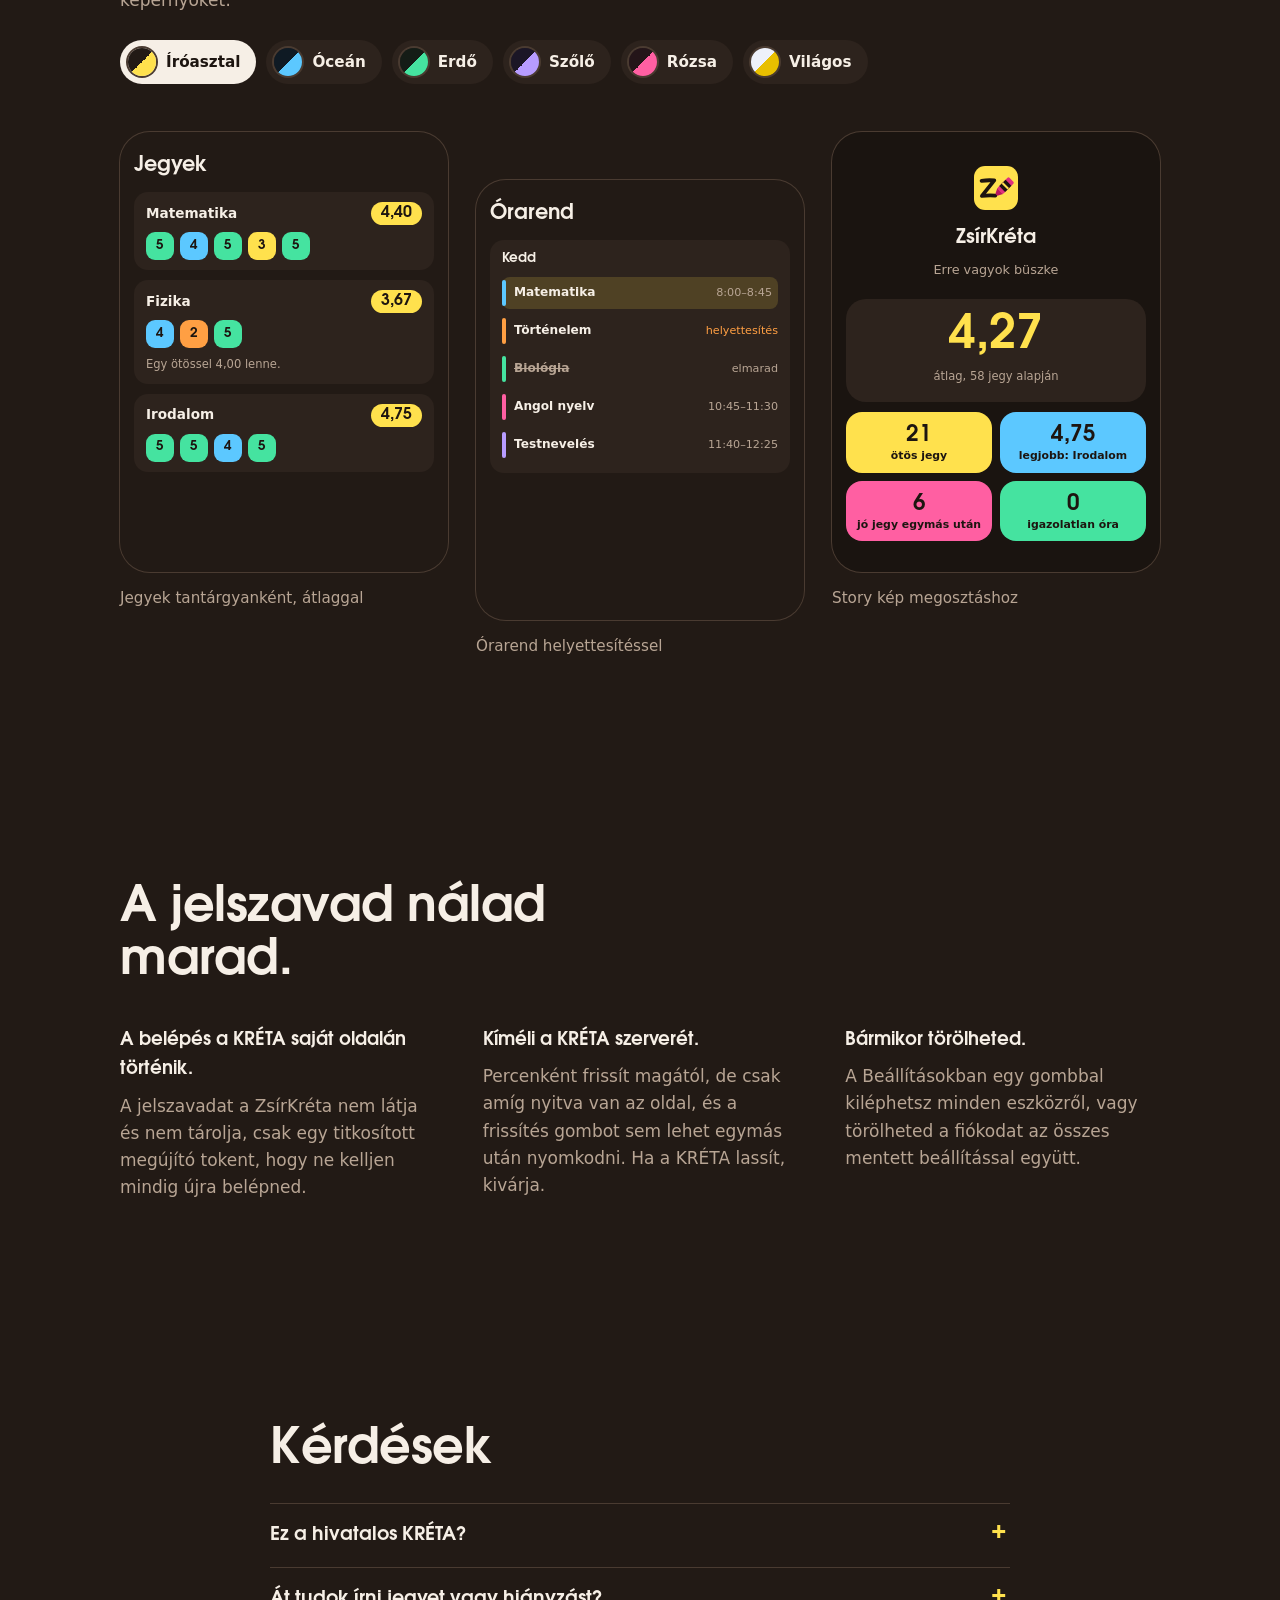
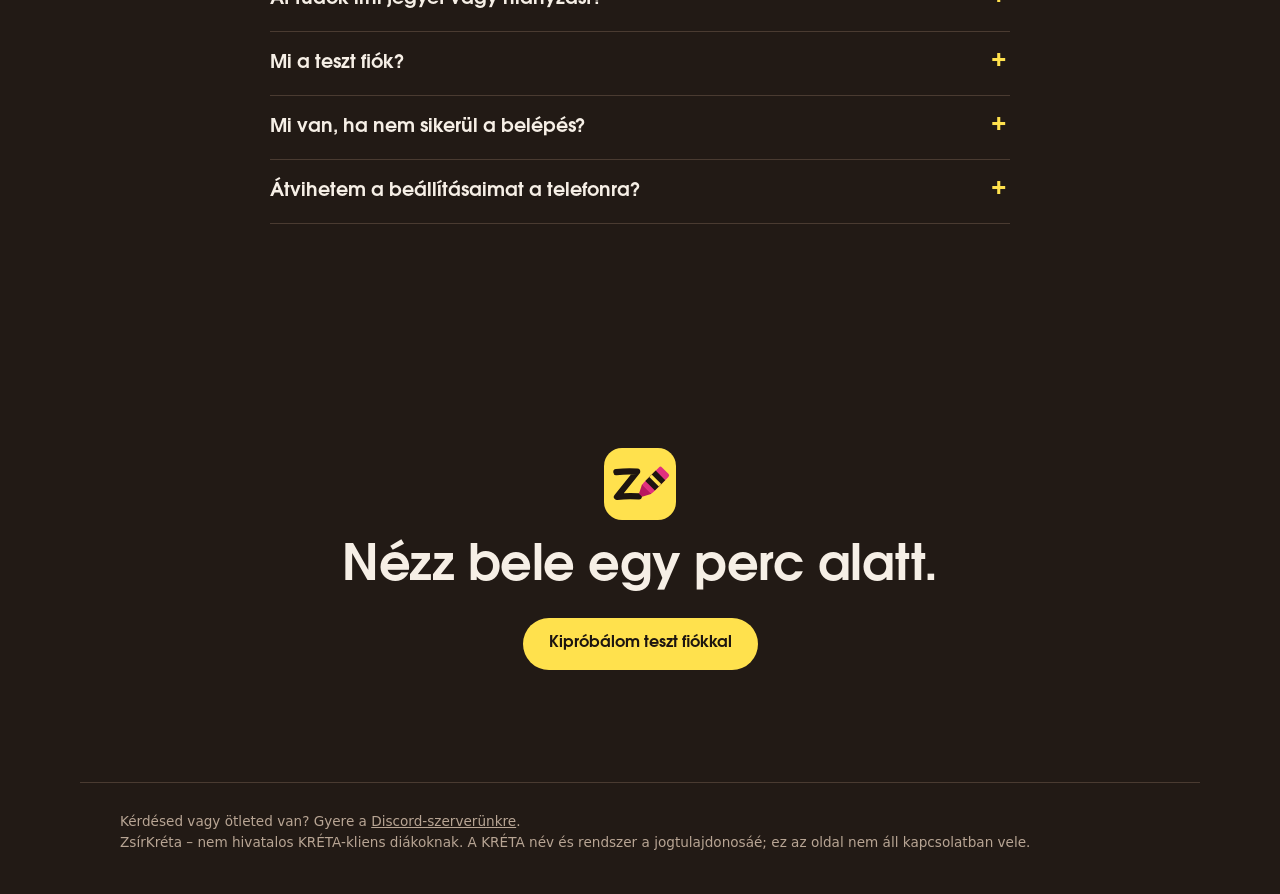
==== commit 9eea1bd4: "add developer page, improve story pictures" ====
--- a/landerpage/index.html
+++ b/landerpage/index.html
@@ -19,7 +19,7 @@
       <a href="#kinezet">Kinézet</a>
       <a href="#gyik">Kérdések</a>
     </nav>
-    <a class="btn small" href="/" data-app>Megnyitás</a>
+    <a class="btn small" href="http://127.0.0.1:3000" data-app>Megnyitás</a>
   </header>
 
   <main>
@@ -29,8 +29,8 @@
         <h1>A KRÉTA-d, végre átláthatóan.</h1>
         <p class="lead">Jegyek, órarend, házi és hiányzások egy helyen. Látod, hány ötös kell még, átnevezheted a tanáraidat, és olyan színű lesz, amilyet szeretnél.</p>
         <div class="cta">
-          <a class="btn" href="/" data-app>Belépek a KRÉTA-fiókommal</a>
-          <a class="btn ghost" href="/" data-app>Kipróbálom teszt fiókkal</a>
+          <a class="btn" href="http://127.0.0.1:3000" data-app>Belépek a KRÉTA-fiókommal</a>
+          <a class="btn ghost" href="http://127.0.0.1:3000" data-app>Kipróbálom teszt fiókkal</a>
         </div>
         <p class="fine">A teszt fiókhoz nem kell KRÉTA-belépés, kitalált adatokkal nézhetsz körül.</p>
       </div>
@@ -230,6 +230,7 @@
   </main>
 
   <footer class="foot">
+    <p>Kérdésed vagy ötleted van? Gyere a <a href="https://discord.gg/ufyyQUxnKG" target="_blank" rel="noopener noreferrer">Discord-szerverünkre</a>.</p>
     <p>ZsírKréta – nem hivatalos KRÉTA-kliens diákoknak. A KRÉTA név és rendszer a jogtulajdonosáé; ez az oldal nem áll kapcsolatban vele.</p>
   </footer>
 
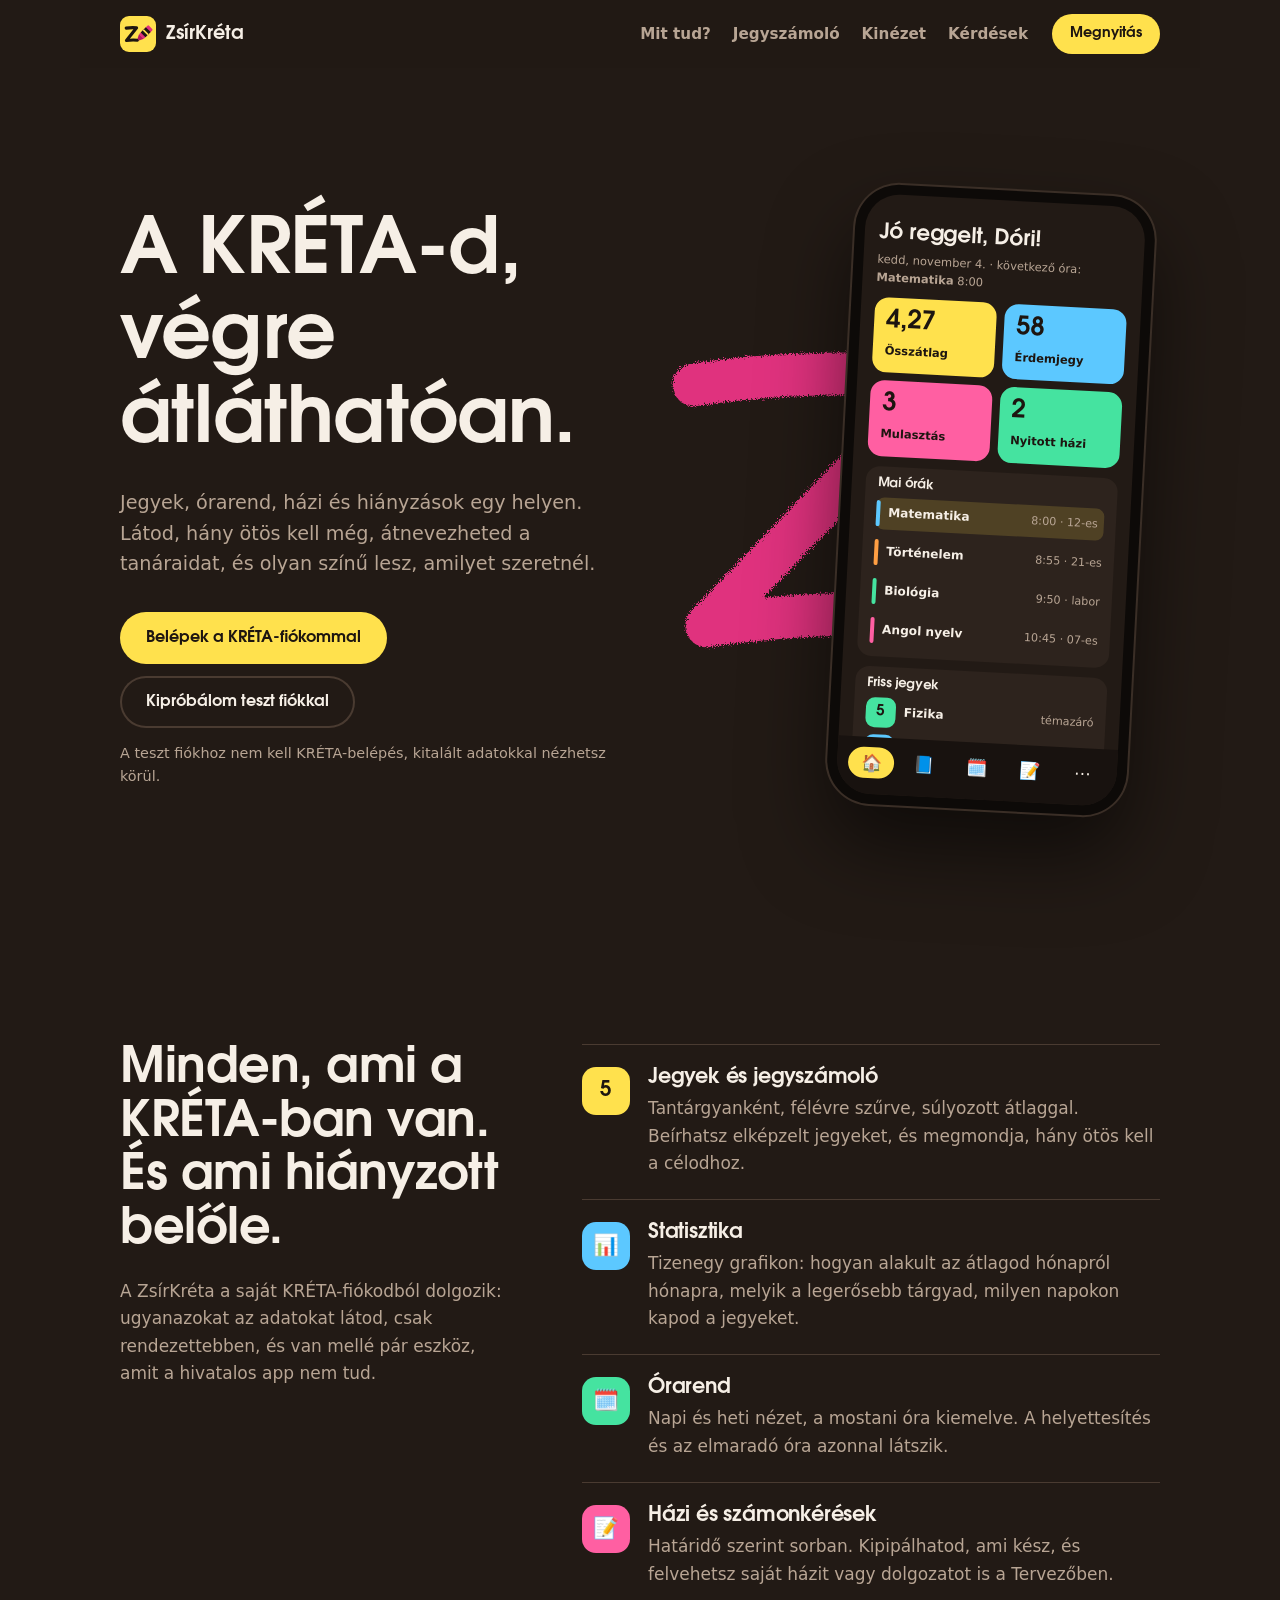
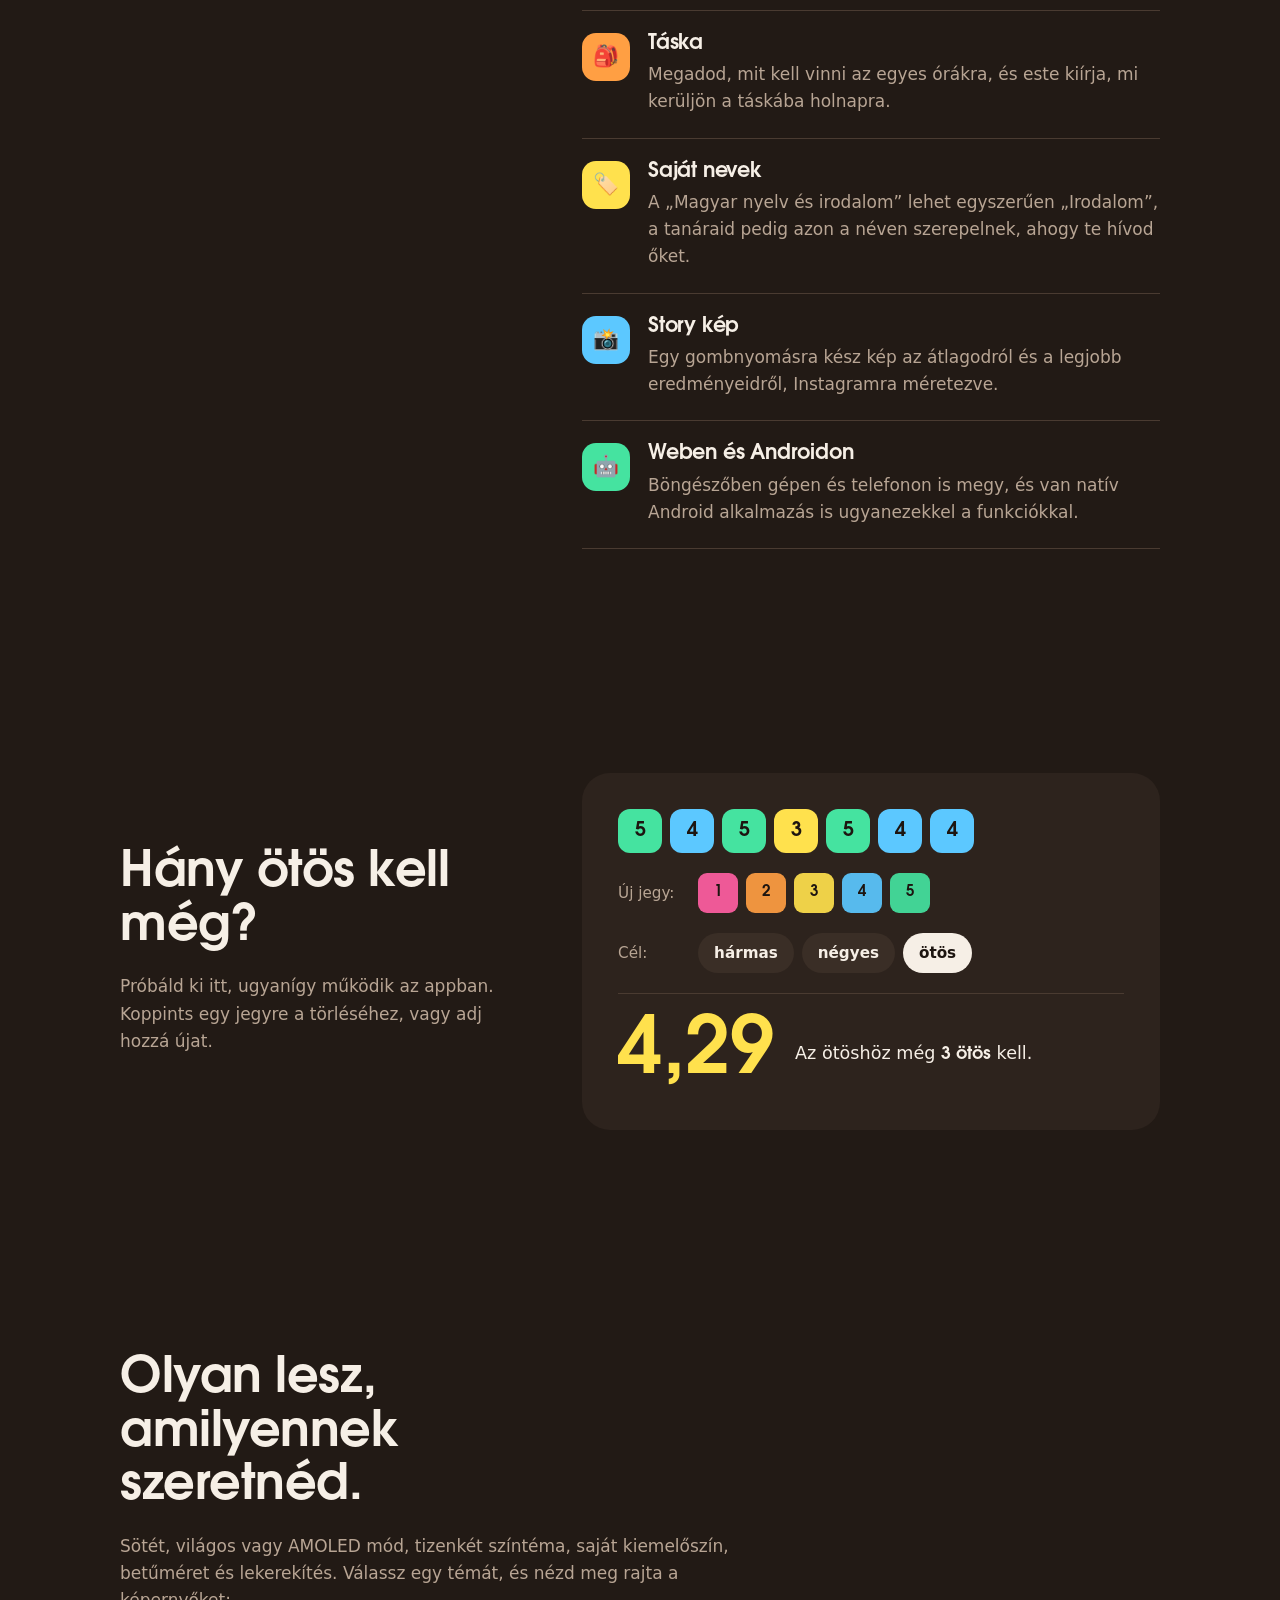
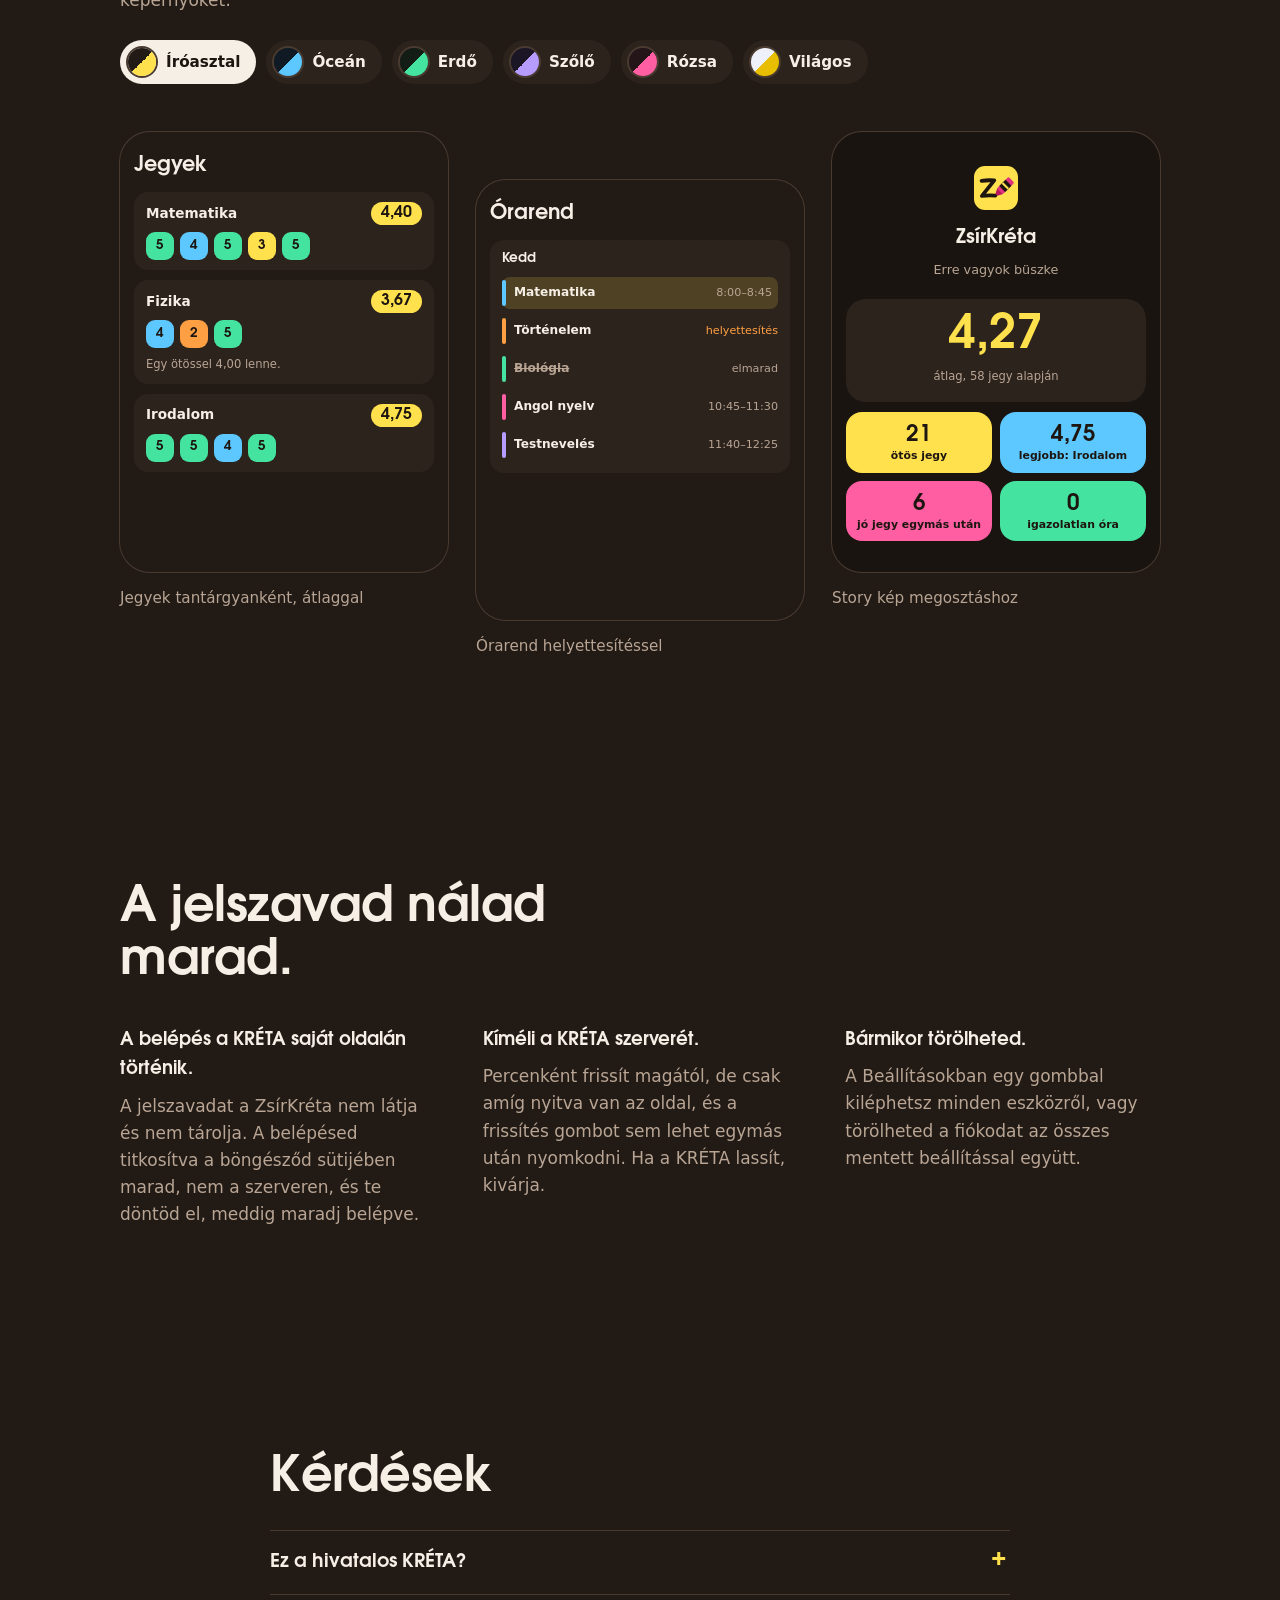
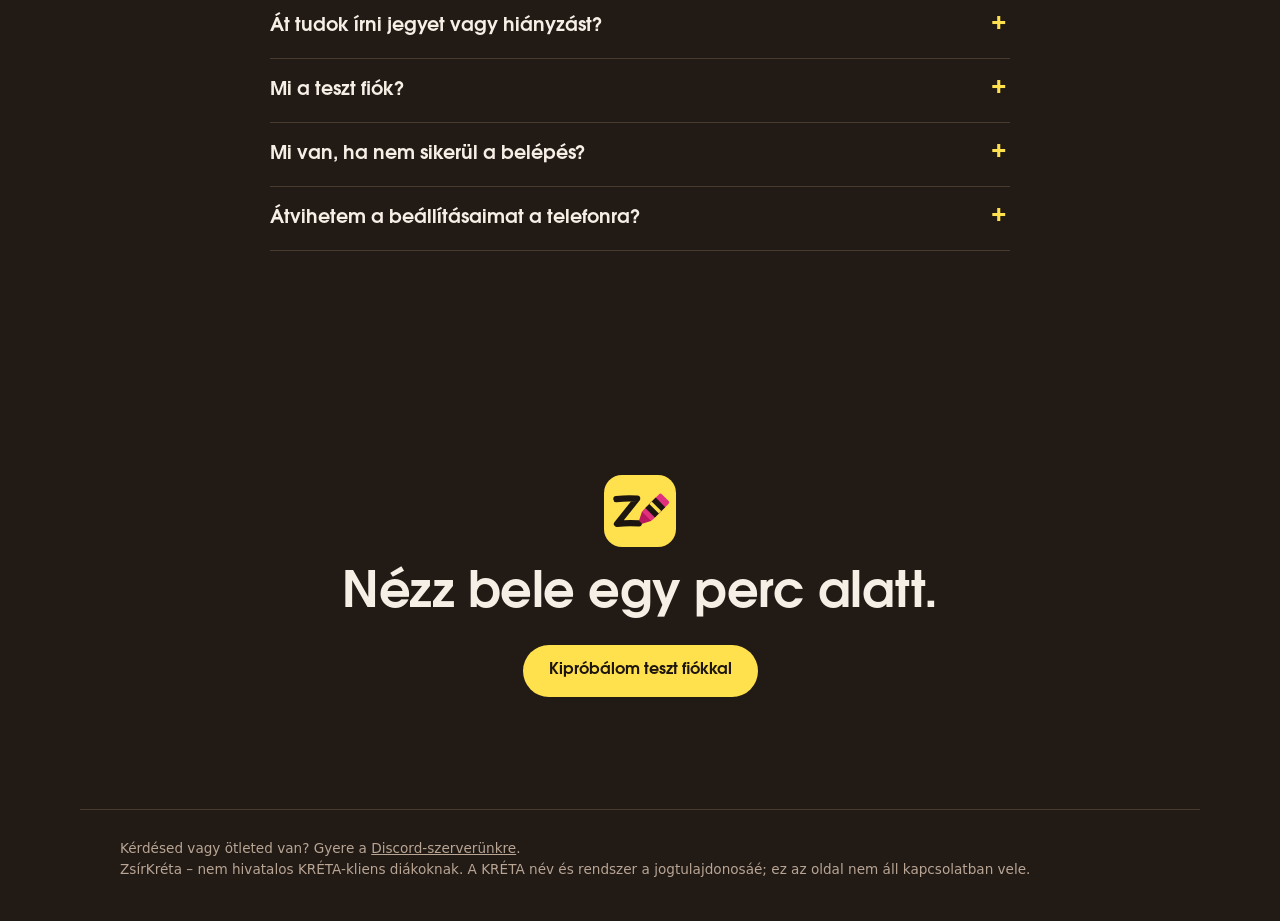
==== commit 999d5d74: "add ASZF" ====
--- a/landerpage/index.html
+++ b/landerpage/index.html
@@ -191,7 +191,7 @@
     <section class="safe">
       <h2>A jelszavad nálad marad.</h2>
       <div class="safe-cols">
-        <p><b>A belépés a KRÉTA saját oldalán történik.</b> A jelszavadat a ZsírKréta nem látja és nem tárolja, csak egy titkosított megújító tokent, hogy ne kelljen mindig újra belépned.</p>
+        <p><b>A belépés a KRÉTA saját oldalán történik.</b> A jelszavadat a ZsírKréta nem látja és nem tárolja. A belépésed titkosítva a böngésződ sütijében marad, nem a szerveren, és te döntöd el, meddig maradj belépve.</p>
         <p><b>Kíméli a KRÉTA szerverét.</b> Percenként frissít magától, de csak amíg nyitva van az oldal, és a frissítés gombot sem lehet egymás után nyomkodni. Ha a KRÉTA lassít, kivárja.</p>
         <p><b>Bármikor törölheted.</b> A Beállításokban egy gombbal kiléphetsz minden eszközről, vagy törölheted a fiókodat az összes mentett beállítással együtt.</p>
       </div>
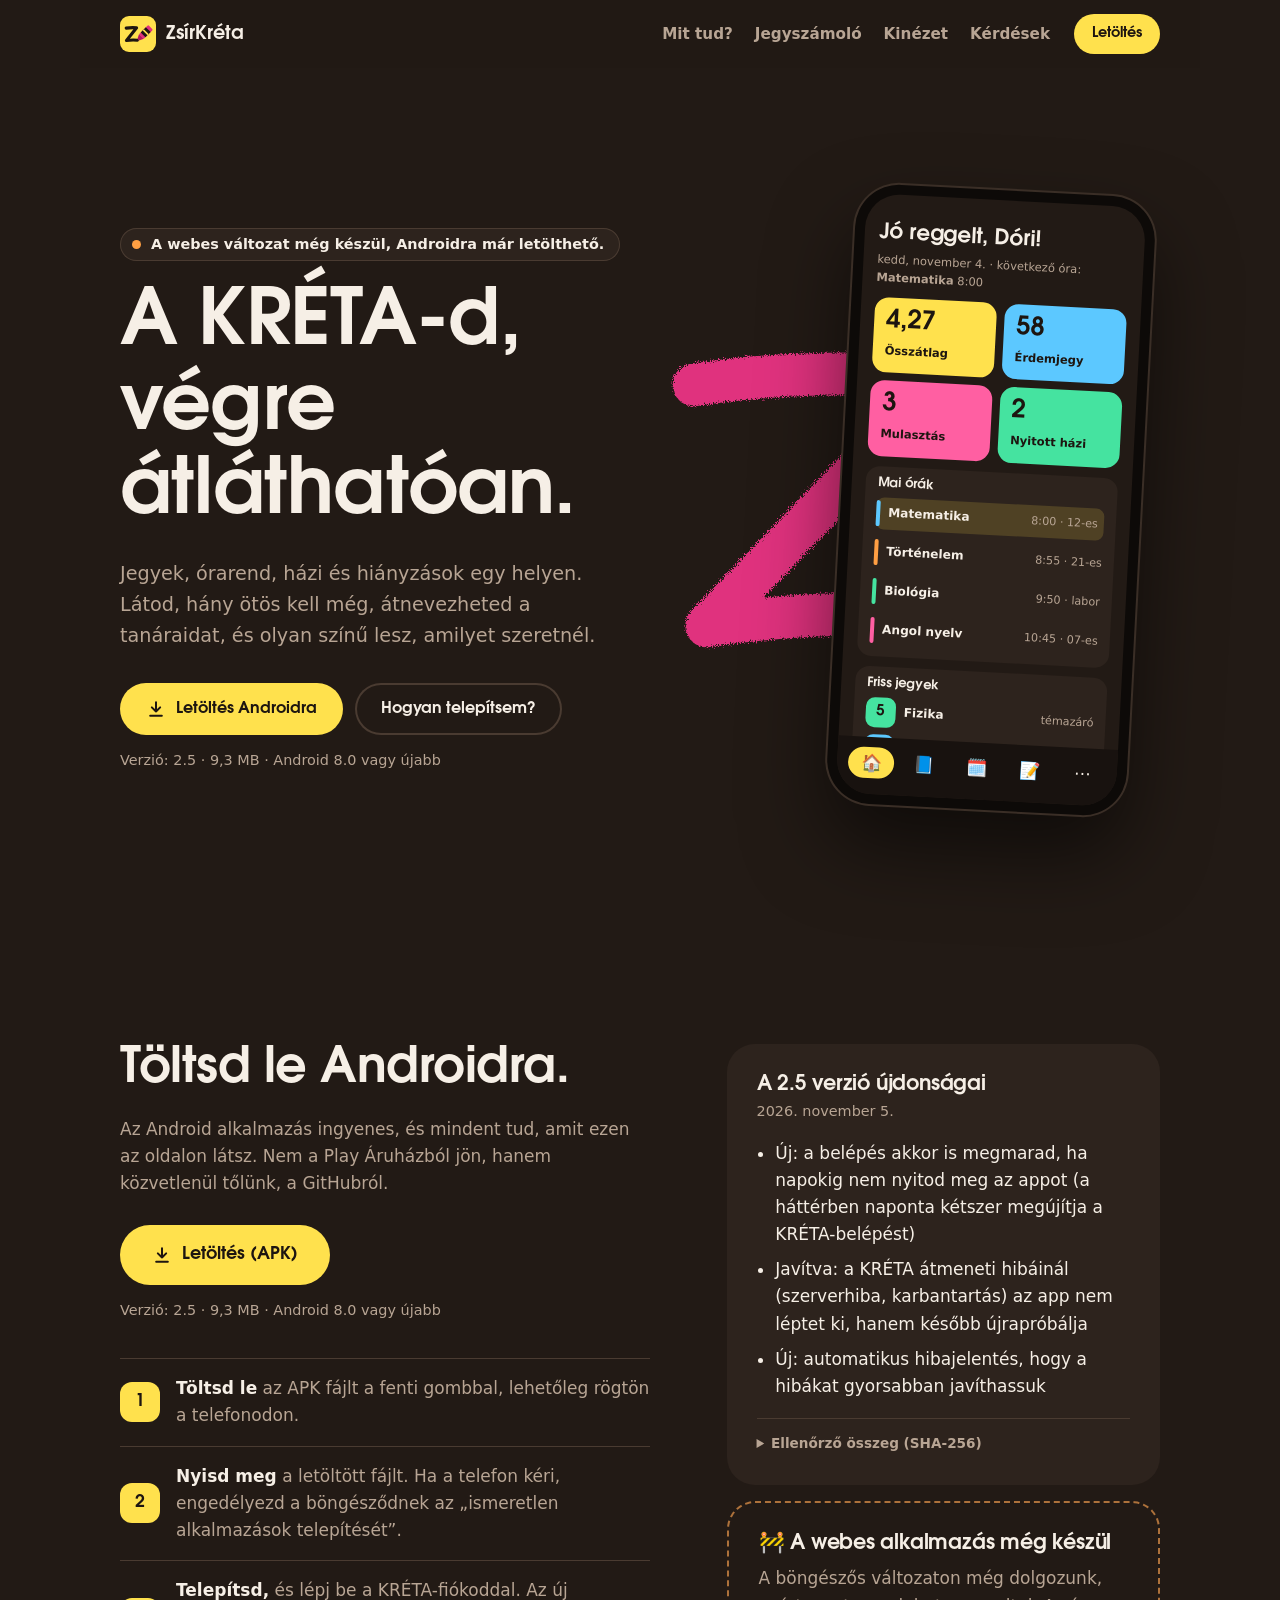
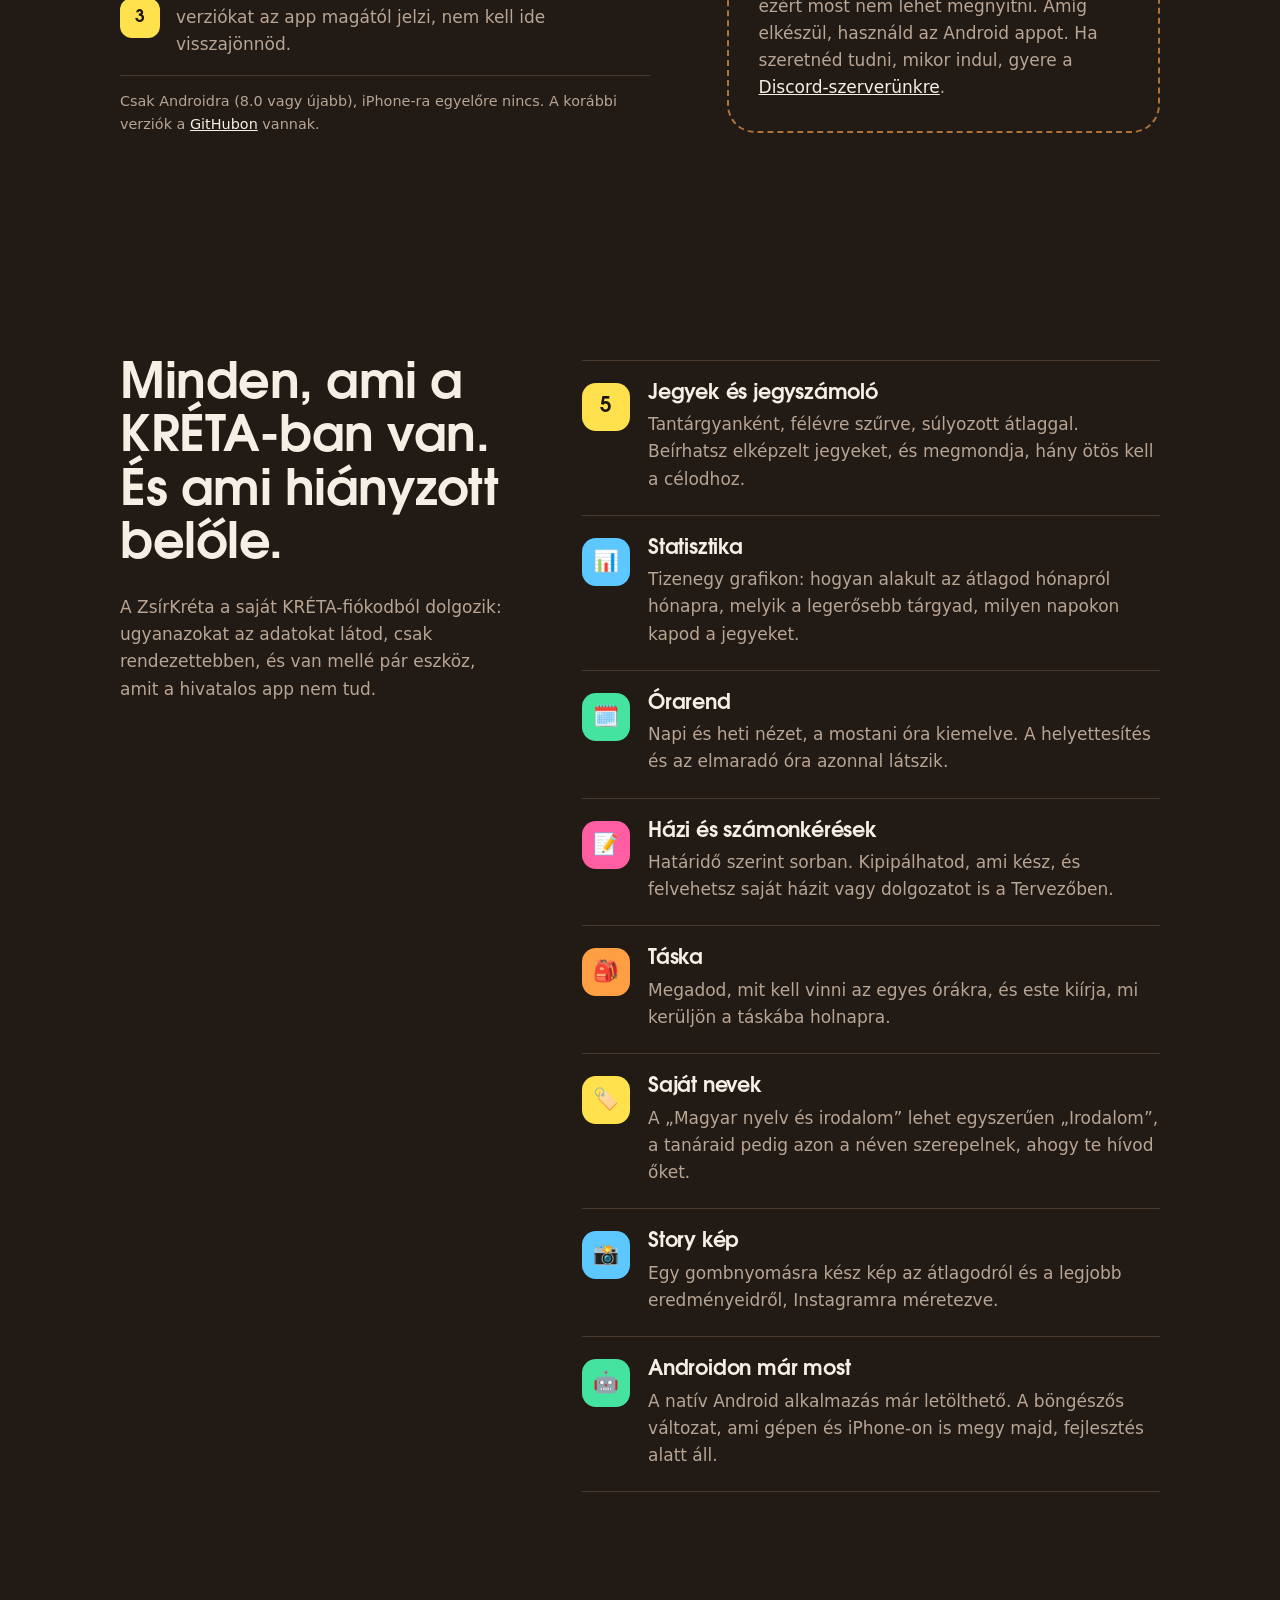
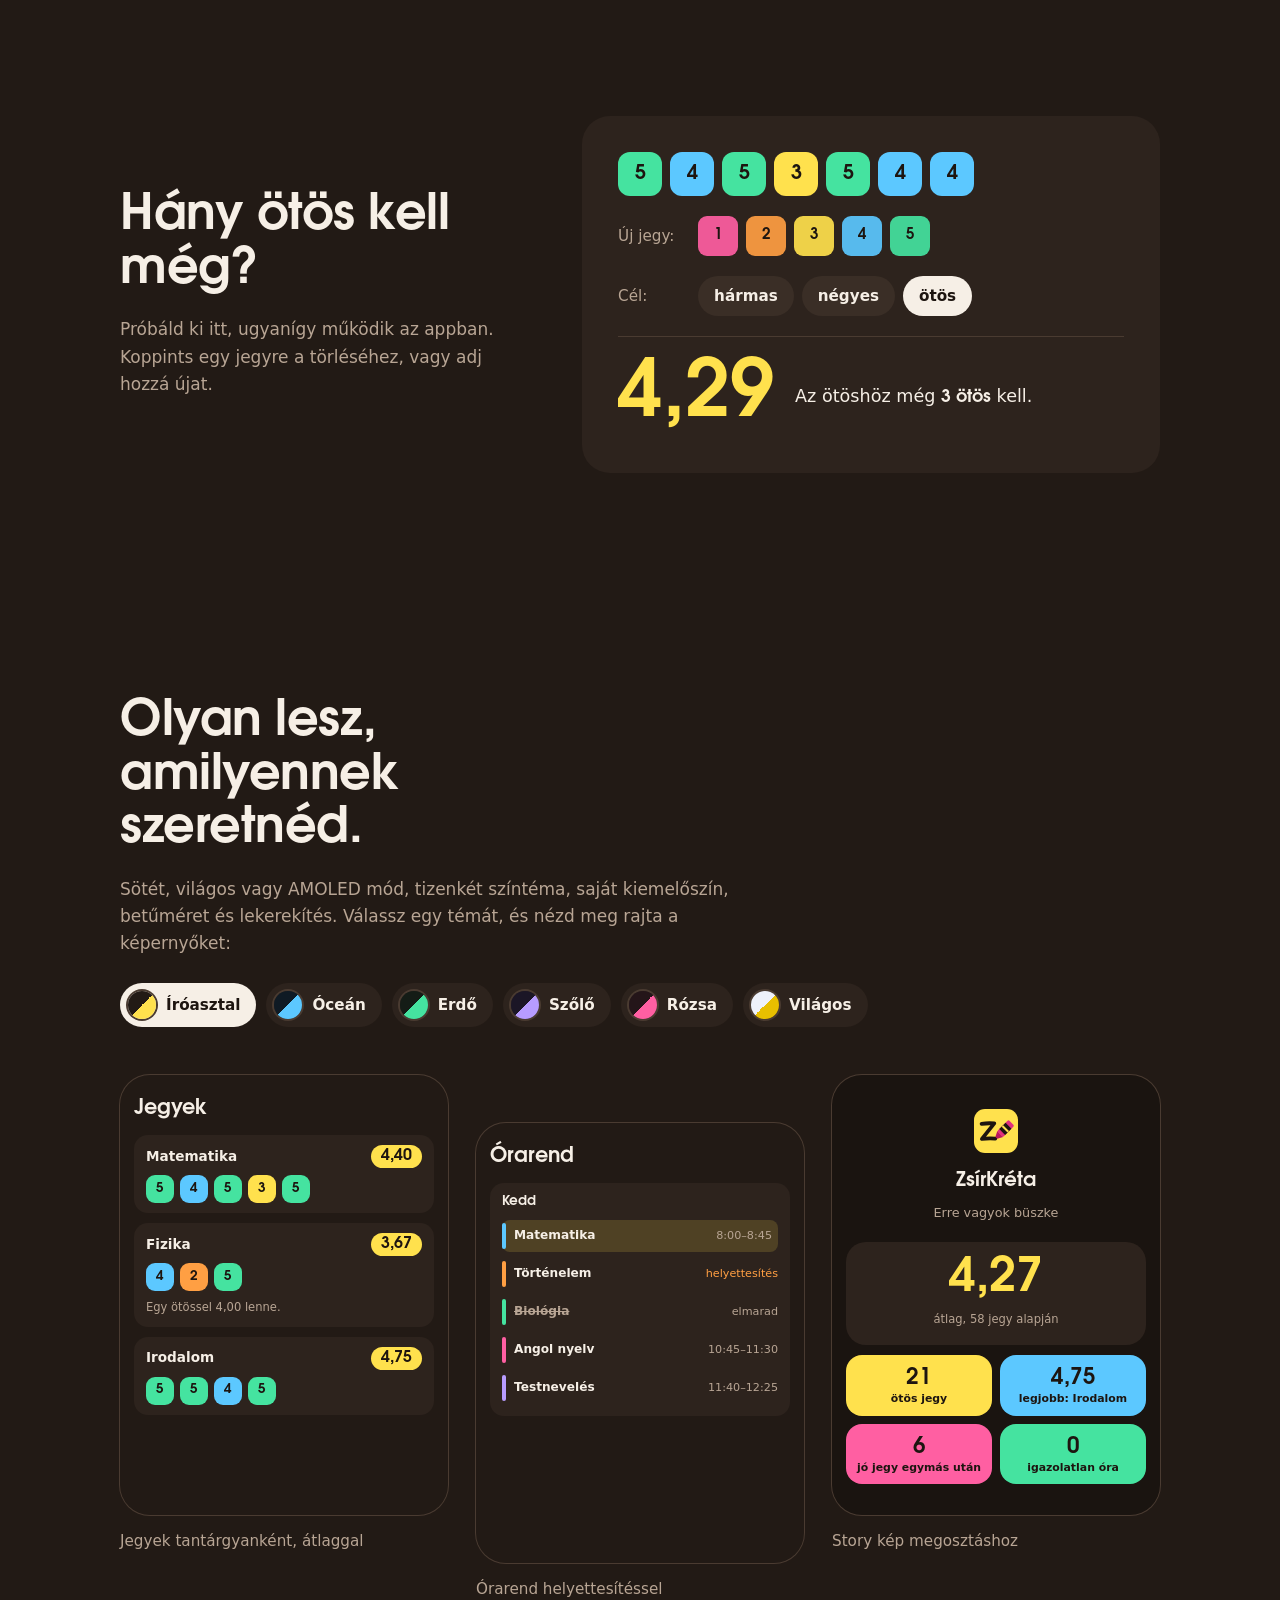
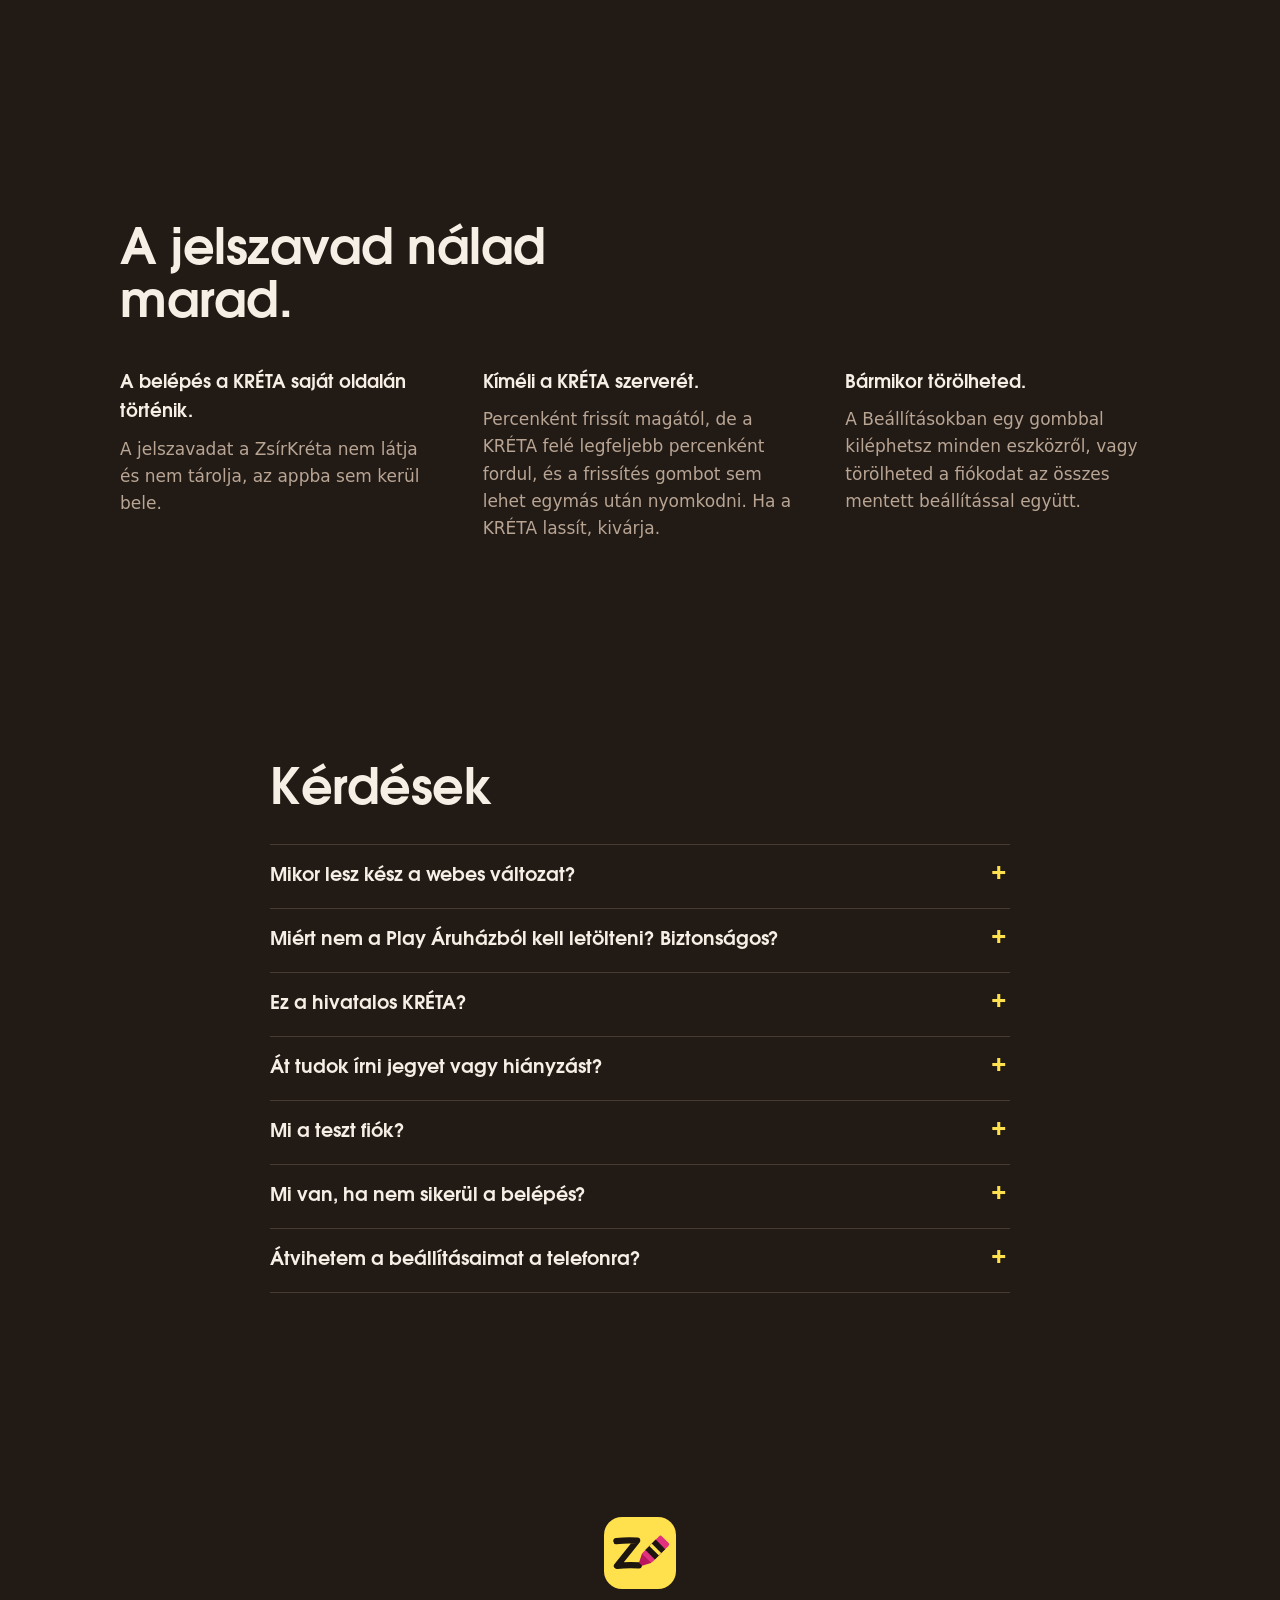
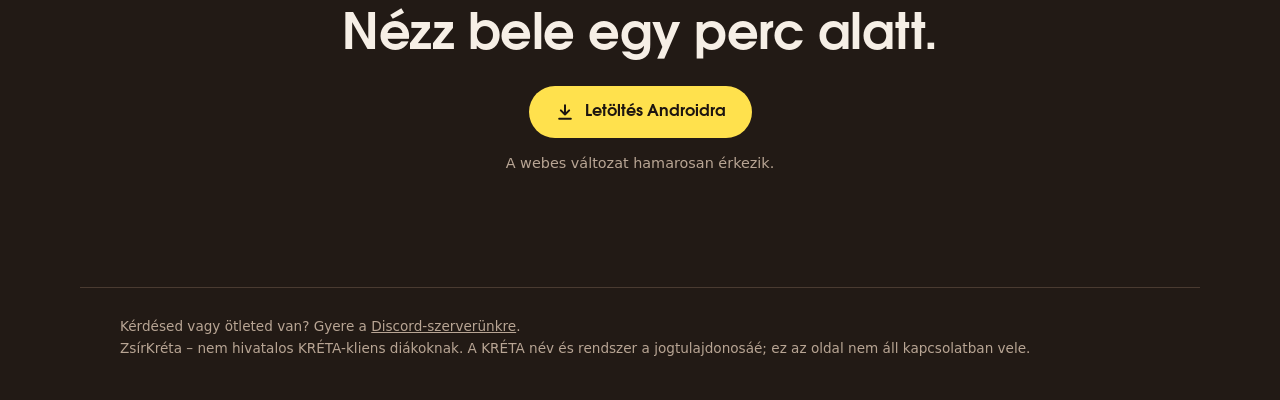
==== commit d8992790: "add apk download landing page" ====
--- a/landerpage/index.html
+++ b/landerpage/index.html
@@ -5,12 +5,12 @@
   <meta name="viewport" content="width=device-width, initial-scale=1, viewport-fit=cover">
   <meta name="theme-color" content="#221a15">
   <title>ZsírKréta – a KRÉTA-d, átláthatóan</title>
-  <meta name="description" content="ZsírKréta: jegyek, órarend, házi és statisztikák egy helyen, a saját neveiddel és színeiddel. Nem hivatalos KRÉTA-kliens diákoknak, weben és Androidon.">
+  <meta name="description" content="ZsírKréta: jegyek, órarend, házi és statisztikák egy helyen, a saját neveiddel és színeiddel. Nem hivatalos KRÉTA-kliens diákoknak: töltsd le Androidra, a webes változat fejlesztés alatt áll.">
   <link rel="icon" href="img/logo.svg" type="image/svg+xml">
   <link rel="stylesheet" href="style.css">
 </head>
 <body>
-  <!-- a data-app linkek címét a script.js elején lévő APP_URL adja -->
+  <!-- a data-apk linkek a legújabb APK-ra mutatnak: a script.js a GitHubról olvassa ki, melyik az; ha nem sikerül, a 2.5-ös marad -->
   <header class="top">
     <a class="brand" href="#"><img src="img/logo.svg" alt="" width="36" height="36">ZsírKréta</a>
     <nav class="top-nav" aria-label="Oldal">
@@ -19,20 +19,21 @@
       <a href="#kinezet">Kinézet</a>
       <a href="#gyik">Kérdések</a>
     </nav>
-    <a class="btn small" href="http://127.0.0.1:3000" data-app>Megnyitás</a>
+    <a class="btn small" href="#letoltes">Letöltés</a>
   </header>
 
   <main>
     <!-- ---------- hős ---------- -->
     <section class="hero">
       <div class="hero-text">
+        <p class="status"><span class="status-dot" aria-hidden="true"></span>A webes változat még készül, Androidra már letölthető.</p>
         <h1>A KRÉTA-d, végre átláthatóan.</h1>
         <p class="lead">Jegyek, órarend, házi és hiányzások egy helyen. Látod, hány ötös kell még, átnevezheted a tanáraidat, és olyan színű lesz, amilyet szeretnél.</p>
         <div class="cta">
-          <a class="btn" href="http://127.0.0.1:3000" data-app>Belépek a KRÉTA-fiókommal</a>
-          <a class="btn ghost" href="http://127.0.0.1:3000" data-app>Kipróbálom teszt fiókkal</a>
-        </div>
-        <p class="fine">A teszt fiókhoz nem kell KRÉTA-belépés, kitalált adatokkal nézhetsz körül.</p>
+          <a class="btn" href="https://raw.githubusercontent.com/Kreta-plus/ZsirKretaAndroidApp/main/updates/ZsirKreta-2.5.apk" data-apk><svg viewBox="0 0 24 24" aria-hidden="true"><path d="M12 4v11m0 0-5-5m5 5 5-5M5 20h14" fill="none" stroke="currentColor" stroke-width="2.4" stroke-linecap="round" stroke-linejoin="round"/></svg>Letöltés Androidra</a>
+          <a class="btn ghost" href="#letoltes">Hogyan telepítsem?</a>
+        </div>
+        <p class="fine" data-apk-meta>Verzió: 2.5 · 9,3 MB · Android 8.0 vagy újabb</p>
       </div>
 
       <div class="hero-stage" aria-hidden="true">
@@ -74,6 +75,42 @@
       </div>
     </section>
 
+    <!-- ---------- letöltés ---------- -->
+    <section class="dl" id="letoltes">
+      <div class="dl-main">
+        <h2>Töltsd le Androidra.</h2>
+        <p class="dl-lead">Az Android alkalmazás ingyenes, és mindent tud, amit ezen az oldalon látsz. Nem a Play Áruházból jön, hanem közvetlenül tőlünk, a GitHubról.</p>
+        <a class="btn big" href="https://raw.githubusercontent.com/Kreta-plus/ZsirKretaAndroidApp/main/updates/ZsirKreta-2.5.apk" data-apk><svg viewBox="0 0 24 24" aria-hidden="true"><path d="M12 4v11m0 0-5-5m5 5 5-5M5 20h14" fill="none" stroke="currentColor" stroke-width="2.4" stroke-linecap="round" stroke-linejoin="round"/></svg>Letöltés (APK)</a>
+        <p class="fine" data-apk-meta>Verzió: 2.5 · 9,3 MB · Android 8.0 vagy újabb</p>
+        <ol class="dl-steps">
+          <li><div><b>Töltsd le</b> az APK fájlt a fenti gombbal, lehetőleg rögtön a telefonodon.</div></li>
+          <li><div><b>Nyisd meg</b> a letöltött fájlt. Ha a telefon kéri, engedélyezd a böngésződnek az „ismeretlen alkalmazások telepítését”.</div></li>
+          <li><div><b>Telepítsd,</b> és lépj be a KRÉTA-fiókoddal. Az új verziókat az app magától jelzi, nem kell ide visszajönnöd.</div></li>
+        </ol>
+        <p class="fine">Csak Androidra (8.0 vagy újabb), iPhone-ra egyelőre nincs. A korábbi verziók a <a href="https://github.com/Kreta-plus/ZsirKretaAndroidApp" target="_blank" rel="noopener noreferrer">GitHubon</a> vannak.</p>
+      </div>
+
+      <aside class="dl-side">
+        <div class="dl-card">
+          <h3>A <span data-apk-version>2.5</span> verzió újdonságai</h3>
+          <p class="dl-date" data-apk-date>2026. november 5.</p>
+          <ul data-apk-notes>
+            <li>Új: a belépés akkor is megmarad, ha napokig nem nyitod meg az appot (a háttérben naponta kétszer megújítja a KRÉTA-belépést)</li>
+            <li>Javítva: a KRÉTA átmeneti hibáinál (szerverhiba, karbantartás) az app nem léptet ki, hanem később újrapróbálja</li>
+            <li>Új: automatikus hibajelentés, hogy a hibákat gyorsabban javíthassuk</li>
+          </ul>
+          <details>
+            <summary>Ellenőrző összeg (SHA-256)</summary>
+            <code data-apk-sha>ec86ec476e8f2ff604197da4d4a2bca56e091f5544bf851af2a365bba79f2b20</code>
+          </details>
+        </div>
+        <div class="dl-card wip">
+          <h3>🚧 A webes alkalmazás még készül</h3>
+          <p>A böngészős változaton még dolgozunk, ezért most nem lehet megnyitni. Amíg elkészül, használd az Android appot. Ha szeretnéd tudni, mikor indul, gyere a <a href="https://discord.gg/ufyyQUxnKG" target="_blank" rel="noopener noreferrer">Discord-szerverünkre</a>.</p>
+        </div>
+      </aside>
+    </section>
+
     <!-- ---------- funkciók ---------- -->
     <section class="features" id="tud">
       <div class="features-head">
@@ -88,7 +125,7 @@
         <li><span class="dot o">🎒</span><div><h3>Táska</h3><p>Megadod, mit kell vinni az egyes órákra, és este kiírja, mi kerüljön a táskába holnapra.</p></div></li>
         <li><span class="dot y">🏷️</span><div><h3>Saját nevek</h3><p>A „Magyar nyelv és irodalom” lehet egyszerűen „Irodalom”, a tanáraid pedig azon a néven szerepelnek, ahogy te hívod őket.</p></div></li>
         <li><span class="dot s">📸</span><div><h3>Story kép</h3><p>Egy gombnyomásra kész kép az átlagodról és a legjobb eredményeidről, Instagramra méretezve.</p></div></li>
-        <li><span class="dot g">🤖</span><div><h3>Weben és Androidon</h3><p>Böngészőben gépen és telefonon is megy, és van natív Android alkalmazás is ugyanezekkel a funkciókkal.</p></div></li>
+        <li><span class="dot g">🤖</span><div><h3>Androidon már most</h3><p>A natív Android alkalmazás már letölthető. A böngészős változat, ami gépen és iPhone-on is megy majd, fejlesztés alatt áll.</p></div></li>
       </ul>
     </section>
 
@@ -191,8 +228,8 @@
     <section class="safe">
       <h2>A jelszavad nálad marad.</h2>
       <div class="safe-cols">
-        <p><b>A belépés a KRÉTA saját oldalán történik.</b> A jelszavadat a ZsírKréta nem látja és nem tárolja. A belépésed titkosítva a böngésződ sütijében marad, nem a szerveren, és te döntöd el, meddig maradj belépve.</p>
-        <p><b>Kíméli a KRÉTA szerverét.</b> Percenként frissít magától, de csak amíg nyitva van az oldal, és a frissítés gombot sem lehet egymás után nyomkodni. Ha a KRÉTA lassít, kivárja.</p>
+        <p><b>A belépés a KRÉTA saját oldalán történik.</b> A jelszavadat a ZsírKréta nem látja és nem tárolja, az appba sem kerül bele.</p>
+        <p><b>Kíméli a KRÉTA szerverét.</b> Percenként frissít magától, de a KRÉTA felé legfeljebb percenként fordul, és a frissítés gombot sem lehet egymás után nyomkodni. Ha a KRÉTA lassít, kivárja.</p>
         <p><b>Bármikor törölheted.</b> A Beállításokban egy gombbal kiléphetsz minden eszközről, vagy törölheted a fiókodat az összes mentett beállítással együtt.</p>
       </div>
     </section>
@@ -201,6 +238,14 @@
     <section class="faq" id="gyik">
       <h2>Kérdések</h2>
       <details>
+        <summary>Mikor lesz kész a webes változat?</summary>
+        <p>Még dolgozunk rajta, ezért most nem lehet megnyitni. Addig az Android app tudja ugyanezt. Amikor elindul, a <a href="https://discord.gg/ufyyQUxnKG" target="_blank" rel="noopener noreferrer">Discord-szerverünkön</a> szólunk.</p>
+      </details>
+      <details>
+        <summary>Miért nem a Play Áruházból kell letölteni? Biztonságos?</summary>
+        <p>Az appot közvetlenül a <a href="https://github.com/Kreta-plus/ZsirKretaAndroidApp" target="_blank" rel="noopener noreferrer">GitHubról</a> adjuk ki, ezért a telefon rákérdez, hogy engedélyezed-e a telepítést, és a Play Protect is figyelmeztethet. Ez minden Play Áruházon kívüli appnál így van. Ha biztosra mennél, a letöltött fájl SHA-256 összegét összevetheted a fent látható értékkel. Az új verziókat az app maga tölti le és ellenőrzi.</p>
+      </details>
+      <details>
         <summary>Ez a hivatalos KRÉTA?</summary>
         <p>Nem. A ZsírKréta egy független alkalmazás, ami a saját KRÉTA-fiókod adatait mutatja meg másképp. Nem áll kapcsolatban az eKRÉTA fejlesztőjével.</p>
       </details>
@@ -225,7 +270,8 @@
     <section class="last">
       <img src="img/logo.svg" alt="" width="72" height="72">
       <h2>Nézz bele egy perc alatt.</h2>
-      <a class="btn" href="/" data-app>Kipróbálom teszt fiókkal</a>
+      <a class="btn" href="https://raw.githubusercontent.com/Kreta-plus/ZsirKretaAndroidApp/main/updates/ZsirKreta-2.5.apk" data-apk><svg viewBox="0 0 24 24" aria-hidden="true"><path d="M12 4v11m0 0-5-5m5 5 5-5M5 20h14" fill="none" stroke="currentColor" stroke-width="2.4" stroke-linecap="round" stroke-linejoin="round"/></svg>Letöltés Androidra</a>
+      <p class="fine">A webes változat hamarosan érkezik.</p>
     </section>
   </main>
 
--- a/landerpage/style.css
+++ b/landerpage/style.css
@@ -38,6 +38,7 @@
 :focus-visible { outline: 3px solid var(--yellow); outline-offset: 3px; border-radius: 6px; }
 
 main > section { max-width: var(--wrap); margin: 0 auto; padding: clamp(56px, 9vw, 112px) var(--gutter); }
+main > section[id] { scroll-margin-top: 24px; } /* a ragadós fejléc ne takarja ki a címet */
 h2 { font-size: clamp(2rem, 4.4vw, 3.1rem); max-width: 18ch; }
 
 /* ---------- gombok ---------- */
@@ -50,6 +51,8 @@
 .btn.ghost { background: transparent; color: var(--paper); box-shadow: inset 0 0 0 2px var(--line); }
 .btn.ghost:hover { box-shadow: inset 0 0 0 2px var(--yellow); }
 .btn.small { min-height: 40px; padding: 0 18px; font-size: .9rem; }
+.btn.big { min-height: 60px; padding: 0 32px; font-size: 1.1rem; }
+.btn svg { width: 20px; height: 20px; margin-right: 10px; flex: none; }
 
 /* ---------- fejléc ---------- */
 .top {
@@ -68,6 +71,15 @@
 .lead { margin-top: 22px; max-width: 34em; font-size: 1.2rem; color: var(--dust); }
 .cta { display: flex; flex-wrap: wrap; gap: 12px; margin-top: 32px; }
 .fine { margin-top: 14px; font-size: .9rem; color: var(--dust); }
+.fine a { color: var(--paper); }
+
+/* fejlesztési állapot: a webes változat még készül */
+.status {
+  display: inline-flex; align-items: center; gap: 10px; margin-bottom: 22px; padding: 7px 16px 7px 12px; border-radius: 999px;
+  background: var(--wood); box-shadow: inset 0 0 0 1px var(--line); font-size: .9rem; font-weight: 600; line-height: 1.35;
+}
+.status-dot { flex: none; width: 9px; height: 9px; border-radius: 50%; background: var(--orange); animation: pulse 2s ease-in-out infinite; }
+@keyframes pulse { 50% { box-shadow: 0 0 0 5px color-mix(in srgb, var(--orange) 25%, transparent); } }
 
 .hero-stage { position: relative; display: grid; place-items: center end; min-height: 640px; }
 .scribble { position: absolute; top: 0; left: -14%; width: 92%; height: 100%; overflow: visible; }
@@ -119,6 +131,28 @@
 }
 .g5 { background: var(--mint); } .g4 { background: var(--sky); } .g3 { background: var(--yellow); } .g2 { background: var(--orange); } .g1 { background: var(--pink); }
 
+/* ---------- letöltés ---------- */
+.dl { display: grid; grid-template-columns: 1.1fr .9fr; gap: clamp(32px, 6vw, 88px); align-items: start; }
+.dl-lead { margin-top: 18px; color: var(--dust); max-width: 32em; }
+.dl-main .btn { margin-top: 28px; }
+.dl-steps { list-style: none; counter-reset: step; margin: 36px 0 0; padding: 0; }
+.dl-steps li { counter-increment: step; display: grid; grid-template-columns: 40px 1fr; gap: 16px; align-items: center; padding: 16px 0; border-top: 1px solid var(--line); color: var(--dust); }
+.dl-steps li:last-child { border-bottom: 1px solid var(--line); }
+.dl-steps li::before { content: counter(step); display: grid; place-items: center; width: 40px; height: 40px; border-radius: 12px; background: var(--yellow); color: var(--ink); font: 700 1.1rem var(--display); }
+.dl-steps b { color: var(--paper); }
+.dl-side { display: grid; gap: 16px; }
+.dl-card { background: var(--wood); border-radius: 28px; padding: clamp(20px, 3vw, 30px); }
+.dl-card h3 { font-size: 1.3rem; }
+.dl-card p { color: var(--dust); }
+.dl-card p a { color: var(--paper); }
+.dl-date { margin-top: 4px; font-size: .9rem; }
+.dl-card ul { margin: 16px 0 0; padding-left: 1.1em; display: grid; gap: 8px; }
+.dl-card details { margin-top: 18px; padding-top: 14px; border-top: 1px solid var(--line); font-size: .85rem; color: var(--dust); }
+.dl-card summary { cursor: pointer; font-weight: 600; }
+.dl-card code { display: block; margin-top: 8px; font-size: .78rem; overflow-wrap: anywhere; color: var(--paper); }
+.dl-card.wip { background: transparent; border: 2px dashed color-mix(in srgb, var(--orange) 55%, var(--line)); }
+.dl-card.wip h3 { margin-bottom: 10px; }
+
 /* ---------- funkciók ---------- */
 .features { display: grid; grid-template-columns: .8fr 1.2fr; gap: clamp(32px, 6vw, 88px); align-items: start; }
 .features-head { position: sticky; top: 96px; }
@@ -219,13 +253,15 @@
 /* ---------- zárás ---------- */
 .last { text-align: center; display: grid; justify-items: center; gap: 22px; }
 .last h2 { max-width: none; }
+.last .fine { margin-top: -8px; }
+.faq details p a { color: var(--paper); }
 .foot { max-width: var(--wrap); margin: 0 auto; padding: 28px var(--gutter) 40px; border-top: 1px solid var(--line); color: var(--dust); font-size: .85rem; }
 
 /* ---------- reszponzív ---------- */
 @media (max-width: 900px) {
   .top-nav { display: none; }
   .top .btn { margin-left: auto; }
-  .hero, .features, .calc { grid-template-columns: 1fr; }
+  .hero, .features, .calc, .dl { grid-template-columns: 1fr; }
   .hero-stage { min-height: 600px; place-items: center; }
   .scribble { left: -6%; width: 112%; }
   .phone { margin-right: 0; }
@@ -237,12 +273,13 @@
 @media (max-width: 420px) {
   .phone { width: 272px; }
   .screen { height: 560px; }
-  .cta .btn { width: 100%; }
+  .cta .btn, .dl-main .btn { width: 100%; }
   .calc-out { grid-template-columns: 1fr; gap: 8px; }
   .calc-add > span, .calc-target > span { width: 100%; }
 }
 @media (prefers-reduced-motion: reduce) {
   html { scroll-behavior: auto; }
   .scribble .z { animation: none; stroke-dashoffset: 0; }
+  .status-dot { animation: none; }
   .btn, .m, .m-card, .m-day { transition: none; }
 }
